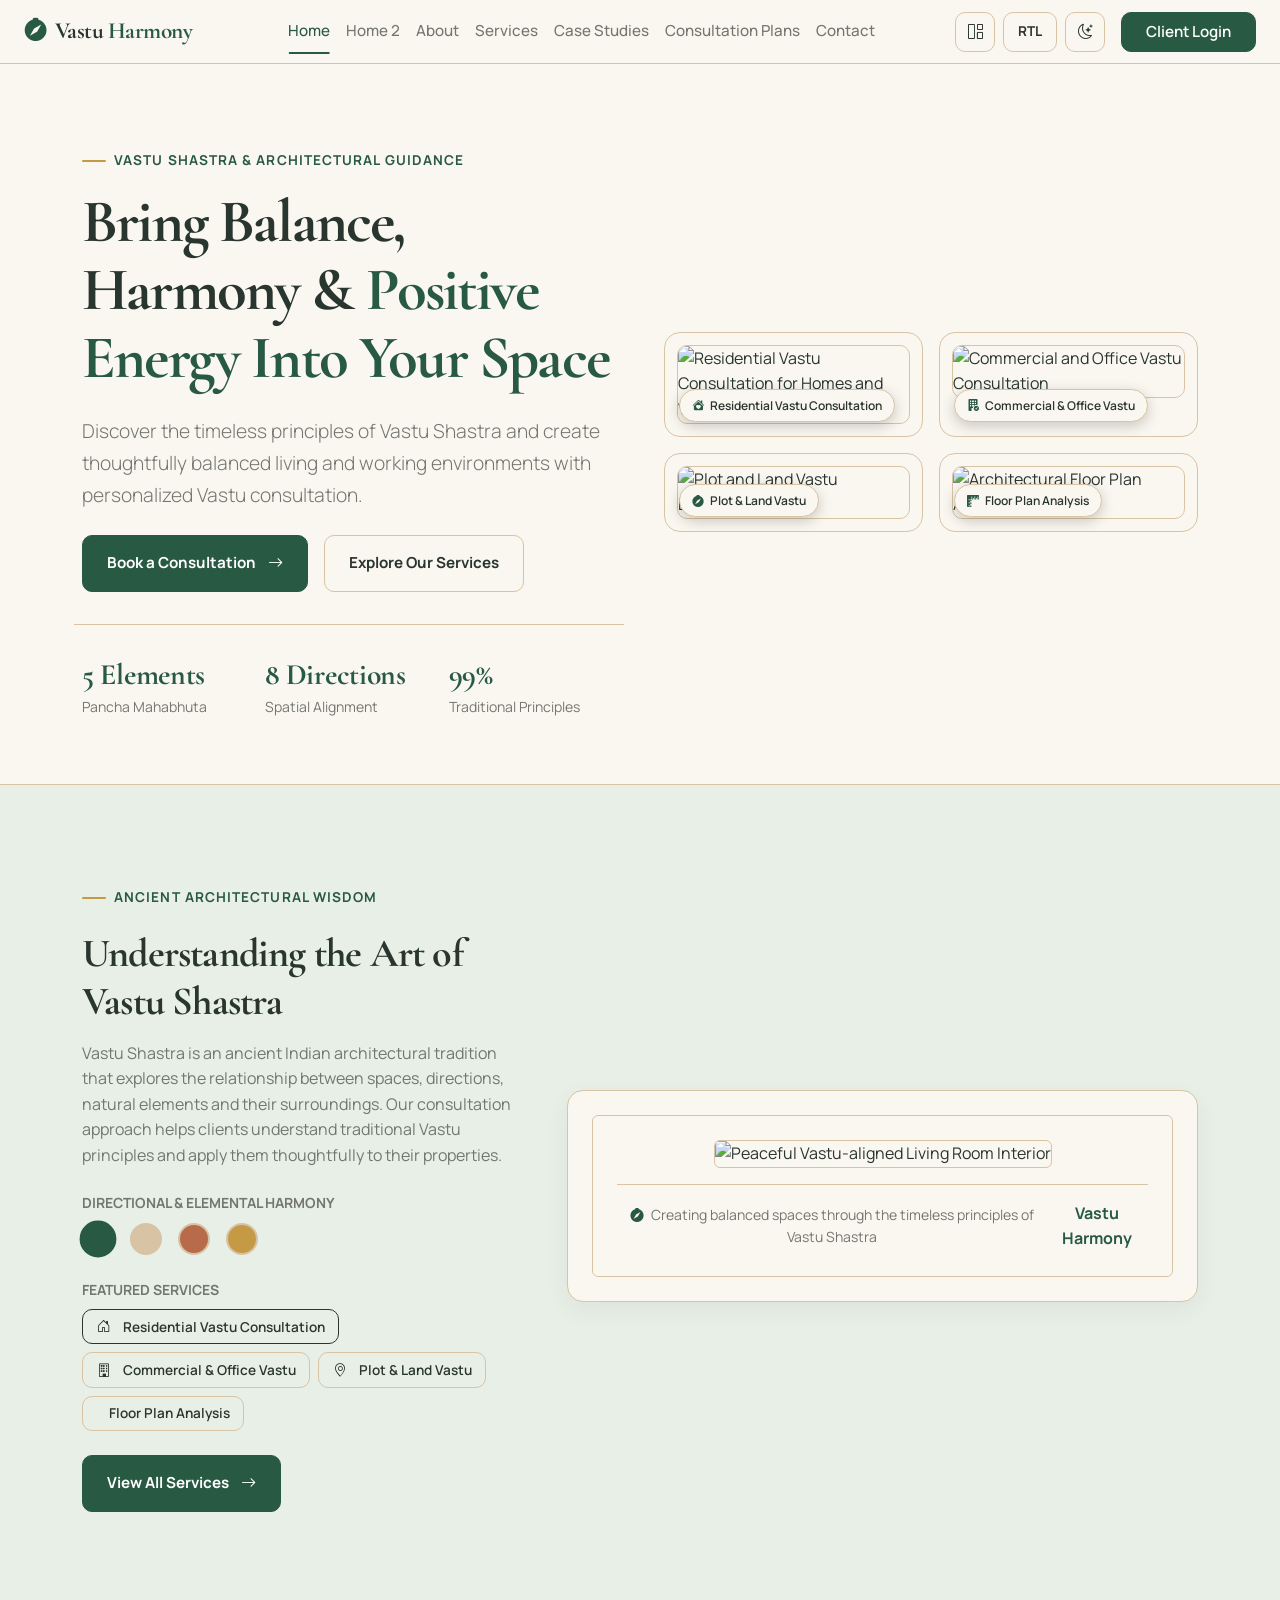
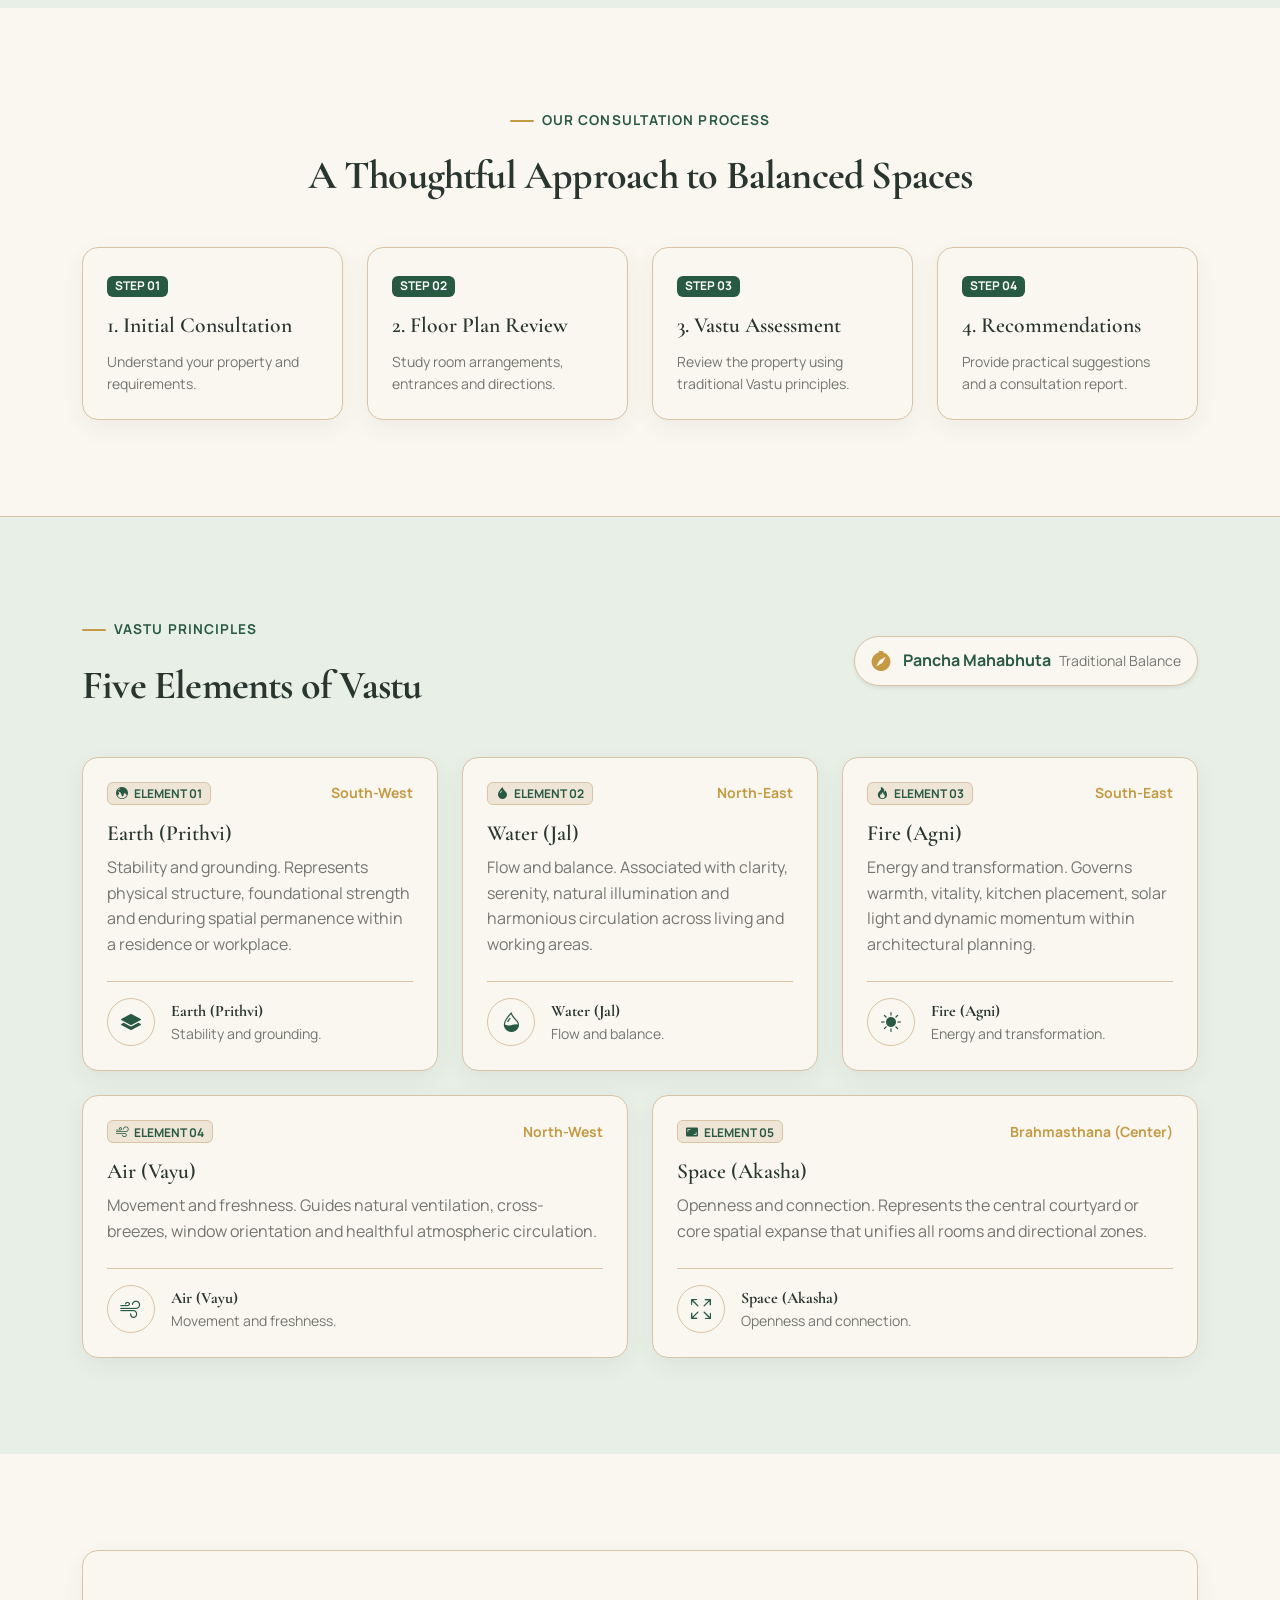
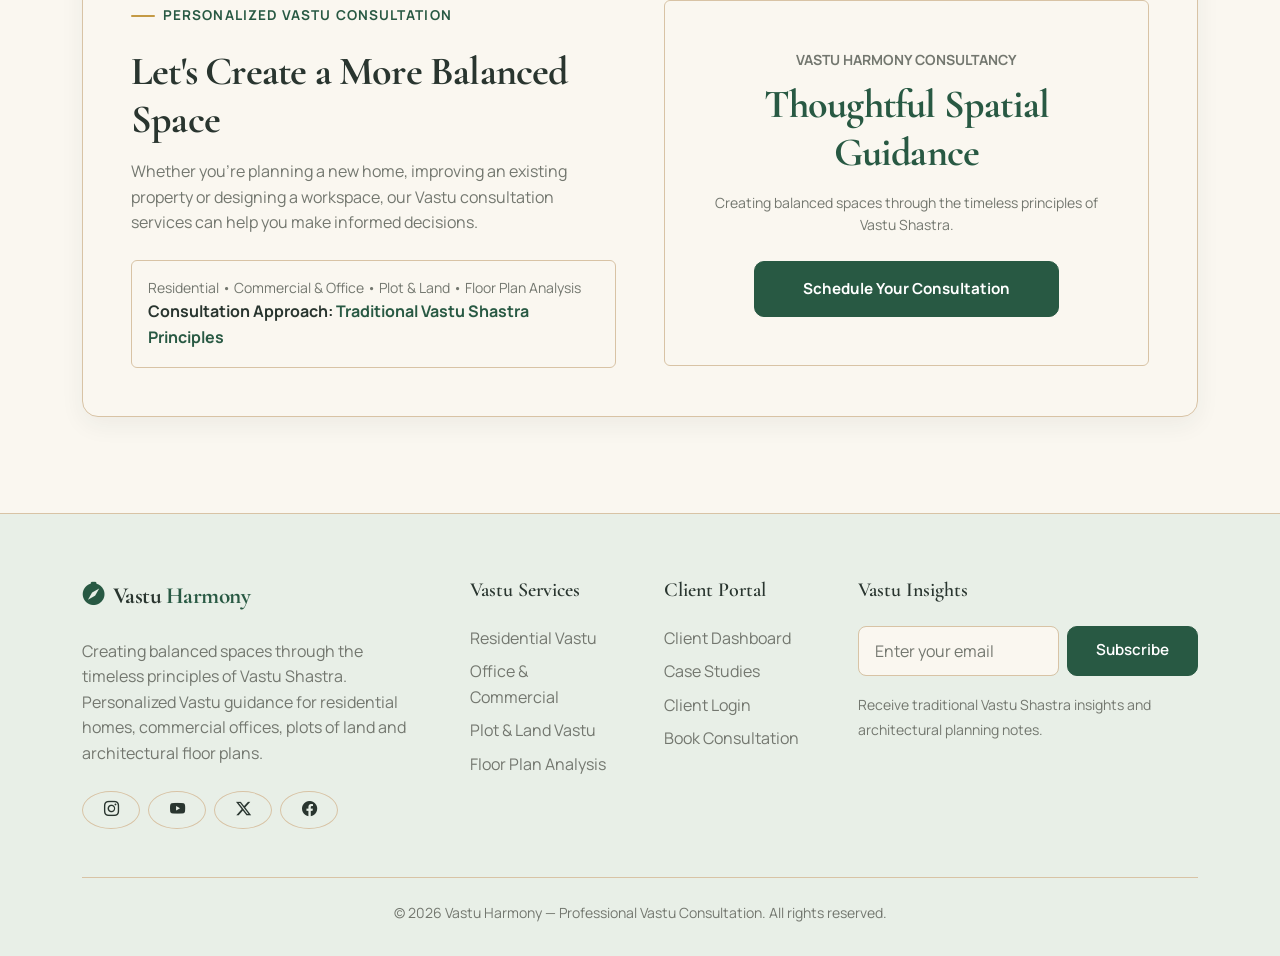
==== index.html @ 7a9b8b75 "Initial commit" ====
<!DOCTYPE html>
<html lang="en">
<head>
    <meta charset="UTF-8">
    <meta name="viewport" content="width=device-width, initial-scale=1.0">
    <title>Vastu Harmony | Professional Vastu Consultant & Architectural Guidance</title>
    
    <link rel="icon" type="image/svg+xml" href="favicon.svg">
    <meta name="description" content="Creating balanced spaces through the timeless principles of Vastu Shastra. Personalized Vastu consultation for residential, commercial, plot and floor plan assessments.">
    
    <!-- Google Fonts: Cormorant Garamond (Headings) + Manrope (Body) -->
    <link rel="preconnect" href="https://fonts.googleapis.com">
    <link rel="preconnect" href="https://fonts.gstatic.com" crossorigin>
    <link href="https://fonts.googleapis.com/css2?family=Cormorant+Garamond:ital,wght@0,500;0,600;0,700;1,600&family=Manrope:wght@400;500;600;700&display=swap" rel="stylesheet">
    
    <!-- Bootstrap 5 CSS -->
    <link href="https://cdn.jsdelivr.net/npm/bootstrap@5.3.2/dist/css/bootstrap.min.css" rel="stylesheet">
    <!-- Bootstrap Icons -->
    <link rel="stylesheet" href="https://cdn.jsdelivr.net/npm/bootstrap-icons@1.11.1/font/bootstrap-icons.css">
    
    <!-- Custom CSS -->
    <link rel="stylesheet" href="assets/css/style.css">
    <link rel="stylesheet" href="assets/css/dark-mode.css">
    <link rel="stylesheet" href="assets/css/rtl.css">
</head>
<body data-theme="light">

    <!-- Navbar -->
    <nav class="navbar navbar-expand-xl navbar-glass">
        <div class="container-fluid px-4">
            <a class="navbar-brand" href="index.html">
                <i class="bi bi-compass-fill"></i>
                <span>Vastu <span class="text-primary-accent">Harmony</span></span>
            </a>
            
            <button class="navbar-toggler border-0 shadow-none text-body ms-auto" type="button" data-bs-toggle="collapse" data-bs-target="#navbarNav">
                <i class="bi bi-list fs-2"></i>
            </button>
            
            <div class="collapse navbar-collapse" id="navbarNav">
                <ul class="navbar-nav mx-auto">
                    <li class="nav-item"><a class="nav-link active" href="index.html">Home</a></li>
                    <li class="nav-item"><a class="nav-link" href="home2.html">Home 2</a></li>
                    <li class="nav-item"><a class="nav-link" href="about.html">About</a></li>
                    <li class="nav-item"><a class="nav-link" href="services.html">Services</a></li>
                    <li class="nav-item"><a class="nav-link" href="blog.html">Case Studies</a></li>
                    <li class="nav-item"><a class="nav-link" href="pricing.html">Consultation Plans</a></li>
                    <li class="nav-item"><a class="nav-link" href="contact.html">Contact</a></li>
                </ul>
                <div class="d-flex align-items-center gap-2 mt-3 mt-xl-0">
                    <a href="dashboard.html" class="btn btn-secondary-custom d-flex align-items-center justify-content-center" style="width: 40px; height: 40px;" title="Client Portal"><i class="bi bi-grid-1x2"></i></a>
                    <a href="#" id="rtlToggle" class="btn btn-secondary-custom d-flex align-items-center justify-content-center fw-bold" style="height: 40px; padding: 0 14px; font-size: 0.85rem;" title="Toggle RTL">RTL</a>
                    <a href="#" id="themeToggle" class="btn btn-secondary-custom d-flex align-items-center justify-content-center" style="width: 40px; height: 40px;" title="Toggle Theme"><i class="bi bi-moon-stars"></i></a>
                    <a href="login.html" class="btn btn-primary-orange fw-semibold ms-2" style="height: 40px; padding: 0 1.5rem;">Client Login</a>
                </div>
            </div>
        </div>
    </nav>

    <!-- HERO SECTION: VASTU HARMONY CONSULTATION -->
    <section class="hero-creative-workshop">
        <div class="container position-relative z-index-2">
            <div class="row align-items-center g-5">
                <!-- Left Content Column -->
                <div class="col-lg-6 fade-up">
                    <div class="eyebrow-label">VASTU SHASTRA & ARCHITECTURAL GUIDANCE</div>
                    <h1 class="display-3 mb-4">
                        Bring Balance, Harmony & <span class="text-primary-accent">Positive Energy Into Your Space</span>
                    </h1>
                    <p class="lead mb-4">Discover the timeless principles of Vastu Shastra and create thoughtfully balanced living and working environments with personalized Vastu consultation.</p>
                    
                    <div class="d-flex flex-wrap gap-3 mb-5 justify-content-center justify-content-lg-start">
                        <a href="contact.html" class="btn btn-primary-orange btn-lg px-4 py-3 fw-bold">Book a Consultation <i class="bi bi-arrow-right ms-1"></i></a>
                        <a href="services.html" class="btn btn-secondary-custom btn-lg px-4 py-3 fw-bold">Explore Our Services</a>
                    </div>

                    <!-- Key Stats Bar -->
                    <div class="row g-3 pt-3 border-top border-secondary">
                        <div class="col-4">
                            <h3 class="mb-0 text-primary-accent fw-bold"><span class="counter-value" data-target="5">0</span> Elements</h3>
                            <small class="text-secondary">Pancha Mahabhuta</small>
                        </div>
                        <div class="col-4">
                            <h3 class="mb-0 text-primary-accent fw-bold"><span class="counter-value" data-target="8">0</span> Directions</h3>
                            <small class="text-secondary">Spatial Alignment</small>
                        </div>
                        <div class="col-4">
                            <h3 class="mb-0 text-primary-accent fw-bold"><span class="counter-value" data-target="100">0</span>%</h3>
                            <small class="text-secondary">Traditional Principles</small>
                        </div>
                    </div>
                </div>

                <!-- Right Side: 4-Card Featured Services Display Bento Collage -->
                <div class="col-lg-6 fade-up" style="transition-delay: 0.1s;">
                    <div class="hero-product-grid">
                        <!-- Card 1: Residential Vastu Consultation -->
                        <div class="hero-product-card">
                            <img src="https://images.unsplash.com/photo-1600596542815-ffad4c1539a9?auto=format&fit=crop&w=500&q=80" alt="Residential Vastu Consultation for Homes and Villas">
                            <div class="card-overlay-badge">
                                <i class="bi bi-house-heart-fill text-primary-accent"></i>
                                <span>Residential Vastu Consultation</span>
                            </div>
                        </div>

                        <!-- Card 2: Commercial & Office Vastu -->
                        <div class="hero-product-card">
                            <img src="https://images.unsplash.com/photo-1497366216548-37526070297c?auto=format&fit=crop&w=500&q=80" alt="Commercial and Office Vastu Consultation">
                            <div class="card-overlay-badge">
                                <i class="bi bi-building-fill-check text-primary-accent"></i>
                                <span>Commercial & Office Vastu</span>
                            </div>
                        </div>

                        <!-- Card 3: Plot & Land Vastu -->
                        <div class="hero-product-card">
                            <img src="https://images.unsplash.com/photo-1500382017468-9049fed747ef?auto=format&fit=crop&w=500&q=80" alt="Plot and Land Vastu Evaluation">
                            <div class="card-overlay-badge">
                                <i class="bi bi-compass-fill text-primary-accent"></i>
                                <span>Plot & Land Vastu</span>
                            </div>
                        </div>

                        <!-- Card 4: Floor Plan Analysis -->
                        <div class="hero-product-card">
                            <img src="https://images.unsplash.com/photo-1503387762-592deb58ef4e?auto=format&fit=crop&w=500&q=80" alt="Architectural Floor Plan Analysis">
                            <div class="card-overlay-badge">
                                <i class="bi bi-rulers text-primary-accent"></i>
                                <span>Floor Plan Analysis</span>
                            </div>
                        </div>
                    </div>
                </div>
            </div>
        </div>
    </section>

    <!-- SECTION 1 (HOME): VASTU INTRODUCTION & FEATURED SERVICES -->
    <section class="py-5 bg-secondary-dark border-top border-secondary" id="workbench">
        <div class="container py-5">
            <div class="row align-items-center g-5">
                <div class="col-lg-5 fade-up">
                    <span class="eyebrow-label">ANCIENT ARCHITECTURAL WISDOM</span>
                    <h2 class="display-6 mt-1 mb-3">Understanding the Art of Vastu Shastra</h2>
                    <p class="text-secondary mb-4">Vastu Shastra is an ancient Indian architectural tradition that explores the relationship between spaces, directions, natural elements and their surroundings. Our consultation approach helps clients understand traditional Vastu principles and apply them thoughtfully to their properties.</p>
                    
                    <!-- Elemental Palette Swatches Selector -->
                    <div class="mb-4">
                        <label class="form-label text-secondary small fw-bold d-block">DIRECTIONAL & ELEMENTAL HARMONY</label>
                        <div class="d-flex gap-3 align-items-center">
                            <div class="color-swatch active" style="background: #285943;" title="Earth (Prithvi) – Stability and grounding"></div>
                            <div class="color-swatch" style="background: #D8C3A5;" title="Water (Jal) – Flow and balance"></div>
                            <div class="color-swatch" style="background: #B86B4B;" title="Fire (Agni) – Energy and transformation"></div>
                            <div class="color-swatch" style="background: #C49A45;" title="Air (Vayu) & Space (Akasha) – Movement and openness"></div>
                        </div>
                    </div>

                    <!-- Featured Services Highlights -->
                    <div class="mb-4">
                        <label class="form-label text-secondary small fw-bold d-block">FEATURED SERVICES</label>
                        <div class="d-flex gap-2 flex-wrap">
                            <a href="services.html" class="btn btn-secondary-custom btn-sm active"><i class="bi bi-house-door me-1"></i> Residential Vastu Consultation</a>
                            <a href="services.html" class="btn btn-secondary-custom btn-sm"><i class="bi bi-building me-1"></i> Commercial & Office Vastu</a>
                            <a href="services.html" class="btn btn-secondary-custom btn-sm"><i class="bi bi-geo-alt me-1"></i> Plot & Land Vastu</a>
                            <a href="services.html" class="btn btn-secondary-custom btn-sm"><i class="bi bi-Bounding-box me-1"></i> Floor Plan Analysis</a>
                        </div>
                    </div>

                    <a href="services.html" class="btn btn-primary-orange py-3 px-4 fw-bold">View All Services <i class="bi bi-arrow-right ms-1"></i></a>
                </div>

                <div class="col-lg-7 fade-up" style="transition-delay: 0.1s;">
                    <div class="glass-card p-4 text-center">
                        <div class="p-4 bg-primary-dark rounded border border-secondary">
                            <img src="https://images.unsplash.com/photo-1600210492486-724fe5c67fb0?auto=format&fit=crop&w=700&q=80" class="img-fluid rounded border border-secondary" alt="Peaceful Vastu-aligned Living Room Interior" style="max-height: 380px; object-fit: cover; width: 100%;">
                            <div class="d-flex justify-content-between align-items-center mt-3 pt-3 border-top border-secondary">
                                <span class="text-secondary small"><i class="bi bi-compass-fill text-primary-accent me-1"></i> Creating balanced spaces through the timeless principles of Vastu Shastra</span>
                                <span class="fw-bold text-primary-accent">Vastu Harmony</span>
                            </div>
                        </div>
                    </div>
                </div>
            </div>
        </div>
    </section>

    <!-- SECTION 2 (HOME): OUR CONSULTATION PROCESS -->
    <section class="py-5">
        <div class="container py-5">
            <div class="text-center mb-5 fade-up">
                <span class="eyebrow-label">OUR CONSULTATION PROCESS</span>
                <h2 class="display-6 mt-1">A Thoughtful Approach to Balanced Spaces</h2>
            </div>

            <div class="row g-4">
                <div class="col-lg-3 col-md-6 fade-up">
                    <div class="glass-card h-100 p-4 border-start border-primary" style="border-start-width: 4px !important;">
                        <span class="badge bg-primary-accent text-white mb-3">STEP 01</span>
                        <h4>1. Initial Consultation</h4>
                        <p class="text-secondary small mb-0">Understand your property and requirements.</p>
                    </div>
                </div>

                <div class="col-lg-3 col-md-6 fade-up" style="transition-delay: 0.1s;">
                    <div class="glass-card h-100 p-4 border-start border-primary" style="border-start-width: 4px !important;">
                        <span class="badge bg-primary-accent text-white mb-3">STEP 02</span>
                        <h4>2. Floor Plan Review</h4>
                        <p class="text-secondary small mb-0">Study room arrangements, entrances and directions.</p>
                    </div>
                </div>

                <div class="col-lg-3 col-md-6 fade-up" style="transition-delay: 0.2s;">
                    <div class="glass-card h-100 p-4 border-start border-primary" style="border-start-width: 4px !important;">
                        <span class="badge bg-primary-accent text-white mb-3">STEP 03</span>
                        <h4>3. Vastu Assessment</h4>
                        <p class="text-secondary small mb-0">Review the property using traditional Vastu principles.</p>
                    </div>
                </div>

                <div class="col-lg-3 col-md-6 fade-up" style="transition-delay: 0.3s;">
                    <div class="glass-card h-100 p-4 border-start border-primary" style="border-start-width: 4px !important;">
                        <span class="badge bg-primary-accent text-white mb-3">STEP 04</span>
                        <h4>4. Recommendations</h4>
                        <p class="text-secondary small mb-0">Provide practical suggestions and a consultation report.</p>
                    </div>
                </div>
            </div>
        </div>
    </section>

    <!-- SECTION 3 (HOME): VASTU PRINCIPLES — FIVE ELEMENTS OF VASTU -->
    <section class="py-5 bg-secondary-dark border-top border-secondary">
        <div class="container py-5">
            <div class="d-flex flex-column flex-lg-row justify-content-between align-items-start align-items-lg-center gap-3 mb-5 fade-up">
                <div>
                    <span class="eyebrow-label">VASTU PRINCIPLES</span>
                    <h2 class="display-6 mt-1 mb-0">Five Elements of Vastu</h2>
                </div>
                <div class="d-flex align-items-center gap-2 p-2 px-3 rounded-pill border border-secondary bg-primary-dark shadow-sm">
                    <span class="text-accent-gold fs-5"><i class="bi bi-compass-fill"></i></span>
                    <span class="fw-bold ms-1 text-primary-accent">Pancha Mahabhuta</span>
                    <span class="text-secondary small">Traditional Balance</span>
                </div>
            </div>

            <div class="row g-4 justify-content-center align-items-stretch">
                <!-- Element 1: Earth (Prithvi) -->
                <div class="col-lg-4 col-md-6 fade-up d-flex">
                    <div class="glass-card p-4 w-100 d-flex flex-column justify-content-between">
                        <div>
                            <div class="d-flex align-items-center justify-content-between mb-3">
                                <span class="badge bg-secondary text-primary-accent border border-secondary"><i class="bi bi-globe-central-south-asia me-1"></i> ELEMENT 01</span>
                                <span class="text-accent-gold small fw-bold">South-West</span>
                            </div>
                            <h4 class="mb-2">Earth (Prithvi)</h4>
                            <p class="text-secondary mb-4" style="min-height: 48px;">Stability and grounding. Represents physical structure, foundational strength and enduring spatial permanence within a residence or workplace.</p>
                        </div>
                        <div class="d-flex align-items-center gap-3 pt-3 border-top border-secondary mt-auto">
                            <div class="rounded-circle border border-secondary p-2 d-flex align-items-center justify-content-center flex-shrink-0 text-primary-accent" style="width: 48px; height: 48px;">
                                <i class="bi bi-layers-fill fs-5"></i>
                            </div>
                            <div class="lh-sm">
                                <h6 class="mb-1 fw-bold">Earth (Prithvi)</h6>
                                <small class="text-secondary d-block">Stability and grounding.</small>
                            </div>
                        </div>
                    </div>
                </div>

                <!-- Element 2: Water (Jal) -->
                <div class="col-lg-4 col-md-6 fade-up d-flex" style="transition-delay: 0.1s;">
                    <div class="glass-card p-4 w-100 d-flex flex-column justify-content-between">
                        <div>
                            <div class="d-flex align-items-center justify-content-between mb-3">
                                <span class="badge bg-secondary text-primary-accent border border-secondary"><i class="bi bi-droplet-fill me-1"></i> ELEMENT 02</span>
                                <span class="text-accent-gold small fw-bold">North-East</span>
                            </div>
                            <h4 class="mb-2">Water (Jal)</h4>
                            <p class="text-secondary mb-4" style="min-height: 48px;">Flow and balance. Associated with clarity, serenity, natural illumination and harmonious circulation across living and working areas.</p>
                        </div>
                        <div class="d-flex align-items-center gap-3 pt-3 border-top border-secondary mt-auto">
                            <div class="rounded-circle border border-secondary p-2 d-flex align-items-center justify-content-center flex-shrink-0 text-primary-accent" style="width: 48px; height: 48px;">
                                <i class="bi bi-droplet-half fs-5"></i>
                            </div>
                            <div class="lh-sm">
                                <h6 class="mb-1 fw-bold">Water (Jal)</h6>
                                <small class="text-secondary d-block">Flow and balance.</small>
                            </div>
                        </div>
                    </div>
                </div>

                <!-- Element 3: Fire (Agni) -->
                <div class="col-lg-4 col-md-6 fade-up d-flex" style="transition-delay: 0.2s;">
                    <div class="glass-card p-4 w-100 d-flex flex-column justify-content-between">
                        <div>
                            <div class="d-flex align-items-center justify-content-between mb-3">
                                <span class="badge bg-secondary text-primary-accent border border-secondary"><i class="bi bi-fire me-1"></i> ELEMENT 03</span>
                                <span class="text-accent-gold small fw-bold">South-East</span>
                            </div>
                            <h4 class="mb-2">Fire (Agni)</h4>
                            <p class="text-secondary mb-4" style="min-height: 48px;">Energy and transformation. Governs warmth, vitality, kitchen placement, solar light and dynamic momentum within architectural planning.</p>
                        </div>
                        <div class="d-flex align-items-center gap-3 pt-3 border-top border-secondary mt-auto">
                            <div class="rounded-circle border border-secondary p-2 d-flex align-items-center justify-content-center flex-shrink-0 text-primary-accent" style="width: 48px; height: 48px;">
                                <i class="bi bi-sun-fill fs-5"></i>
                            </div>
                            <div class="lh-sm">
                                <h6 class="mb-1 fw-bold">Fire (Agni)</h6>
                                <small class="text-secondary d-block">Energy and transformation.</small>
                            </div>
                        </div>
                    </div>
                </div>

                <!-- Element 4: Air (Vayu) -->
                <div class="col-lg-6 col-md-6 fade-up d-flex" style="transition-delay: 0.1s;">
                    <div class="glass-card p-4 w-100 d-flex flex-column justify-content-between">
                        <div>
                            <div class="d-flex align-items-center justify-content-between mb-3">
                                <span class="badge bg-secondary text-primary-accent border border-secondary"><i class="bi bi-wind me-1"></i> ELEMENT 04</span>
                                <span class="text-accent-gold small fw-bold">North-West</span>
                            </div>
                            <h4 class="mb-2">Air (Vayu)</h4>
                            <p class="text-secondary mb-4" style="min-height: 48px;">Movement and freshness. Guides natural ventilation, cross-breezes, window orientation and healthful atmospheric circulation.</p>
                        </div>
                        <div class="d-flex align-items-center gap-3 pt-3 border-top border-secondary mt-auto">
                            <div class="rounded-circle border border-secondary p-2 d-flex align-items-center justify-content-center flex-shrink-0 text-primary-accent" style="width: 48px; height: 48px;">
                                <i class="bi bi-wind fs-5"></i>
                            </div>
                            <div class="lh-sm">
                                <h6 class="mb-1 fw-bold">Air (Vayu)</h6>
                                <small class="text-secondary d-block">Movement and freshness.</small>
                            </div>
                        </div>
                    </div>
                </div>

                <!-- Element 5: Space (Akasha) -->
                <div class="col-lg-6 col-md-12 fade-up d-flex" style="transition-delay: 0.2s;">
                    <div class="glass-card p-4 w-100 d-flex flex-column justify-content-between">
                        <div>
                            <div class="d-flex align-items-center justify-content-between mb-3">
                                <span class="badge bg-secondary text-primary-accent border border-secondary"><i class="bi bi-aspect-ratio-fill me-1"></i> ELEMENT 05</span>
                                <span class="text-accent-gold small fw-bold">Brahmasthana (Center)</span>
                            </div>
                            <h4 class="mb-2">Space (Akasha)</h4>
                            <p class="text-secondary mb-4" style="min-height: 48px;">Openness and connection. Represents the central courtyard or core spatial expanse that unifies all rooms and directional zones.</p>
                        </div>
                        <div class="d-flex align-items-center gap-3 pt-3 border-top border-secondary mt-auto">
                            <div class="rounded-circle border border-secondary p-2 d-flex align-items-center justify-content-center flex-shrink-0 text-primary-accent" style="width: 48px; height: 48px;">
                                <i class="bi bi-arrows-fullscreen fs-5"></i>
                            </div>
                            <div class="lh-sm">
                                <h6 class="mb-1 fw-bold">Space (Akasha)</h6>
                                <small class="text-secondary d-block">Openness and connection.</small>
                            </div>
                        </div>
                    </div>
                </div>
            </div>
        </div>
    </section>

    <!-- SECTION 4 (HOME): FINAL CTA SECTION -->
    <section class="py-5">
        <div class="container py-5">
            <div class="glass-card p-4 p-md-5">
                <div class="row align-items-center g-5">
                    <div class="col-lg-6 fade-up">
                        <span class="eyebrow-label">PERSONALIZED VASTU CONSULTATION</span>
                        <h2 class="display-6 mt-1 mb-3">Let's Create a More Balanced Space</h2>
                        <p class="text-secondary mb-4">Whether you're planning a new home, improving an existing property or designing a workspace, our Vastu consultation services can help you make informed decisions.</p>

                        <div class="p-3 bg-primary-dark rounded border border-secondary d-flex justify-content-between align-items-center">
                            <div>
                                <small class="text-secondary d-block">Residential • Commercial & Office • Plot & Land • Floor Plan Analysis</small>
                                <span class="fw-bold">Consultation Approach: <span class="text-primary-accent">Traditional Vastu Shastra Principles</span></span>
                            </div>
                        </div>
                    </div>

                    <div class="col-lg-6 fade-up text-center" style="transition-delay: 0.1s;">
                        <div class="p-5 bg-primary-dark rounded border border-secondary">
                            <small class="text-secondary text-uppercase tracking-wide fw-bold d-block mb-2">VASTU HARMONY CONSULTANCY</small>
                            <h3 class="display-6 text-primary-accent fw-bold mb-3">Thoughtful Spatial Guidance</h3>
                            <p class="text-secondary small mb-4">Creating balanced spaces through the timeless principles of Vastu Shastra.</p>
                            <a href="contact.html" class="btn btn-primary-orange btn-lg px-4 px-md-5 py-3 fw-bold">Schedule Your Consultation</a>
                        </div>
                    </div>
                </div>
            </div>
        </div>
    </section>

    <!-- Footer -->
    <footer class="footer bg-secondary-dark border-top border-secondary">
        <div class="container">
            <div class="row g-5">
                <div class="col-lg-4">
                    <a class="navbar-brand mb-4 d-inline-flex" href="index.html">
                        <i class="bi bi-compass-fill"></i>
                        <span>Vastu <span class="text-primary-accent">Harmony</span></span>
                    </a>
                    <p class="text-secondary mb-4">Creating balanced spaces through the timeless principles of Vastu Shastra. Personalized Vastu guidance for residential homes, commercial offices, plots of land and architectural floor plans.</p>
                    <!-- Social Media Icons -->
                    <div class="d-flex align-items-center gap-2 mt-3">
                        <a href="https://instagram.com" target="_blank" class="btn btn-secondary-custom rounded-circle d-flex align-items-center justify-content-center" style="width: 38px; height: 38px;" title="Instagram"><i class="bi bi-instagram"></i></a>
                        <a href="https://youtube.com" target="_blank" class="btn btn-secondary-custom rounded-circle d-flex align-items-center justify-content-center" style="width: 38px; height: 38px;" title="YouTube"><i class="bi bi-youtube"></i></a>
                        <a href="https://twitter.com" target="_blank" class="btn btn-secondary-custom rounded-circle d-flex align-items-center justify-content-center" style="width: 38px; height: 38px;" title="X (Twitter)"><i class="bi bi-twitter-x"></i></a>
                        <a href="https://facebook.com" target="_blank" class="btn btn-secondary-custom rounded-circle d-flex align-items-center justify-content-center" style="width: 38px; height: 38px;" title="Facebook"><i class="bi bi-facebook"></i></a>
                    </div>
                </div>
                <div class="col-lg-2 col-md-3 col-6">
                    <h5 class="mb-4">Vastu Services</h5>
                    <ul class="list-unstyled">
                        <li class="mb-2"><a href="services.html" class="footer-link">Residential Vastu</a></li>
                        <li class="mb-2"><a href="services.html" class="footer-link">Office & Commercial</a></li>
                        <li class="mb-2"><a href="services.html" class="footer-link">Plot & Land Vastu</a></li>
                        <li class="mb-2"><a href="services.html" class="footer-link">Floor Plan Analysis</a></li>
                    </ul>
                </div>
                <div class="col-lg-2 col-md-3 col-6">
                    <h5 class="mb-4">Client Portal</h5>
                    <ul class="list-unstyled">
                        <li class="mb-2"><a href="dashboard.html" class="footer-link">Client Dashboard</a></li>
                        <li class="mb-2"><a href="blog.html" class="footer-link">Case Studies</a></li>
                        <li class="mb-2"><a href="login.html" class="footer-link">Client Login</a></li>
                        <li class="mb-2"><a href="contact.html" class="footer-link">Book Consultation</a></li>
                    </ul>
                </div>
                <div class="col-lg-4 col-md-12">
                    <h5 class="mb-4">Vastu Insights</h5>
                    <form class="d-flex gap-2 mb-3" style="max-width: 440px;">
                        <input type="email" class="form-control form-control-glass" placeholder="Enter your email">
                        <button class="btn btn-primary-orange text-nowrap flex-shrink-0" type="button">Subscribe</button>
                    </form>
                    <small class="text-secondary">Receive traditional Vastu Shastra insights and architectural planning notes.</small>
                </div>
            </div>
            <div class="border-top border-secondary mt-5 pt-4 text-center">
                <p class="text-secondary small mb-0">&copy; 2026 Vastu Harmony — Professional Vastu Consultation. All rights reserved.</p>
            </div>
        </div>
    </footer>

    <script src="https://cdn.jsdelivr.net/npm/bootstrap@5.3.2/dist/js/bootstrap.bundle.min.js"></script>
    <script src="assets/js/main.js"></script>
</body>
</html>
---- assets/css/style.css ----
/* ==========================================================================
   Vastu Harmony — Professional Vastu Consultation & Architectural Guidance
   Palette: Deep Forest Green #285943 | Warm Sand #D8C3A5 | Antique Gold #C49A45
            Warm Ivory #FAF7F0 | Soft Sage #E8EFE7 | Deep Charcoal #29352F
            Muted Earth Grey #73776F | Terracotta #B86B4B
   Typography: Cormorant Garamond (Headings) + Manrope (Body, Navigation & Buttons)
   ========================================================================== */

:root {
    /* Palette — Traditional Indian Vastu Harmony Theme */
    --primary-bg: #FAF7F0;
    --secondary-bg: #E8EFE7;
    --card-bg: #FAF7F0;
    --primary-accent: #285943;
    --primary-accent-hover: #1E4533;
    --secondary-sand: #D8C3A5;
    --accent-gold: #C49A45;
    --highlight-terracotta: #B86B4B;
    --deep-black: #29352F;
    --pure-white: #FAF7F0;
    --text-primary: #29352F;
    --text-secondary: #73776F;
    --border-color: #D8C3A5;
    --card-shadow: 0 8px 24px rgba(41, 53, 47, 0.06);
    --glow-color: rgba(40, 89, 67, 0.22);
    
    /* Typography */
    --font-heading: 'Cormorant Garamond', Georgia, serif;
    --font-body: 'Manrope', sans-serif;
    
    /* UI Dimensions */
    --radius-card: 16px;
    --radius-btn: 10px;
    --navbar-bg: rgba(250, 247, 240, 0.94);
    --sidebar-bg: rgba(232, 239, 231, 0.97);
}

[data-theme="dark"] {
    /* Palette — Evening Vastu Sanctuary Theme */
    --primary-bg: #1C2520;
    --secondary-bg: #232E28;
    --card-bg: #232E28;
    --primary-accent: #285943;
    --primary-accent-hover: #C49A45;
    --secondary-sand: #D8C3A5;
    --accent-gold: #C49A45;
    --highlight-terracotta: #B86B4B;
    --deep-black: #141B17;
    --pure-white: #FAF7F0;
    --text-primary: #FAF7F0;
    --text-secondary: #D8C3A5;
    --border-color: rgba(216, 195, 165, 0.28);
    --card-shadow: 0 10px 30px rgba(0, 0, 0, 0.35);
    --glow-color: rgba(196, 154, 69, 0.25);
    --navbar-bg: rgba(28, 37, 32, 0.94);
    --sidebar-bg: rgba(35, 46, 40, 0.97);
}

* {
    margin: 0;
    padding: 0;
    box-sizing: border-box;
}

body {
    font-family: var(--font-body);
    background-color: var(--primary-bg);
    color: var(--text-primary);
    line-height: 1.6;
    overflow-x: hidden;
    transition: background-color 0.3s ease, color 0.3s ease;
    -webkit-font-smoothing: antialiased;
}

/* Fluid Responsive Typography */
h1, .display-1, .display-2, .display-3, .display-4 {
    font-family: var(--font-heading);
    font-weight: 700;
    font-size: clamp(2.2rem, 5vw, 3.8rem);
    line-height: 1.12;
    letter-spacing: -0.03em;
    color: var(--text-primary);
    margin-bottom: 1.25rem;
}

h2, .display-5, .display-6 {
    font-family: var(--font-heading);
    font-weight: 700;
    font-size: clamp(1.65rem, 3.5vw, 2.5rem);
    line-height: 1.2;
    letter-spacing: -0.02em;
    color: var(--text-primary);
    margin-bottom: 1rem;
}

h3 {
    font-family: var(--font-heading);
    font-weight: 600;
    font-size: clamp(1.35rem, 2.5vw, 1.85rem);
    line-height: 1.25;
    letter-spacing: -0.01em;
    color: var(--text-primary);
    margin-bottom: 0.85rem;
}

h4 {
    font-family: var(--font-heading);
    font-weight: 600;
    font-size: clamp(1.15rem, 2vw, 1.35rem);
    color: var(--text-primary);
    margin-bottom: 0.75rem;
}

h5, h6 {
    font-family: var(--font-heading);
    font-weight: 600;
    color: var(--text-primary);
    margin-bottom: 0.5rem;
}

p, .lead {
    font-family: var(--font-body);
}

.lead {
    font-size: clamp(1.05rem, 1.8vw, 1.2rem);
    color: var(--text-secondary);
    line-height: 1.65;
}

/* Eyebrow Labels with Antique Gold & Terracotta accent line */
.eyebrow-label {
    display: inline-flex;
    align-items: center;
    gap: 0.5rem;
    font-family: var(--font-body);
    font-weight: 700;
    font-size: 0.85rem;
    letter-spacing: 0.08em;
    text-uppercase: uppercase;
    color: var(--primary-accent);
    margin-bottom: 1rem;
    position: relative;
}

.eyebrow-label::before {
    content: '';
    display: inline-block;
    width: 24px;
    height: 2px;
    background: var(--accent-gold);
    border-radius: 2px;
}

/* Text & Border Helpers */
.text-primary-accent { color: var(--primary-accent) !important; }
.bg-primary-accent { background-color: var(--primary-accent) !important; }
.text-secondary { color: var(--text-secondary) !important; }
.text-accent-gold { color: var(--accent-gold) !important; }
.text-terracotta { color: var(--highlight-terracotta) !important; }
.bg-terracotta { background-color: var(--highlight-terracotta) !important; }
.bg-accent-gold { background-color: var(--accent-gold) !important; }
.border-primary { border-color: var(--primary-accent) !important; }

.border-theme,
.border,
.border-top,
.border-end,
.border-bottom,
.border-start,
.border-secondary {
    border-color: var(--border-color) !important;
}

a {
    color: var(--primary-accent);
    text-decoration: none;
    transition: all 0.25s ease;
}

a:hover {
    color: var(--primary-accent-hover);
}

/* Background Utility Classes */
.bg-primary-dark { background-color: var(--primary-bg) !important; }
.bg-secondary-dark { background-color: var(--secondary-bg) !important; }

/* Navbar - Glassmorphism */
.navbar-glass {
    background: var(--navbar-bg);
    backdrop-filter: blur(12px);
    -webkit-backdrop-filter: blur(12px);
    border-bottom: 1px solid var(--border-color);
    position: sticky;
    top: 0;
    z-index: 1030;
    transition: background-color 0.3s ease, border-color 0.3s ease;
}

.navbar-brand {
    font-family: var(--font-heading);
    font-weight: 700;
    font-size: 1.45rem;
    color: var(--text-primary) !important;
    display: flex;
    align-items: center;
    gap: 0.5rem;
    letter-spacing: -0.02em;
}

.navbar-brand i {
    color: var(--primary-accent);
}

.nav-link {
    font-family: var(--font-body);
    color: var(--text-secondary) !important;
    font-weight: 500;
    font-size: 0.95rem;
    padding: 0.5rem 1rem;
    position: relative;
    transition: color 0.25s ease;
}

.navbar-nav .nav-link:hover, 
.navbar-nav .nav-link.active {
    color: var(--primary-accent) !important;
}

.navbar-nav .nav-link::after {
    content: '';
    position: absolute;
    bottom: -2px;
    left: 50%;
    transform: translateX(-50%);
    width: 0;
    height: 2px;
    background: var(--primary-accent);
    transition: width 0.25s ease;
    border-radius: 2px;
}

.navbar-nav .nav-link:hover::after, 
.navbar-nav .nav-link.active::after {
    width: 70%;
}

/* Dashboard Sidebar Navigation - Single Consistent Active-State Style */
#sidebar .nav-link,
#dashboardTabs .nav-link {
    font-family: var(--font-body);
    color: var(--text-secondary) !important;
    font-weight: 500;
    font-size: 0.95rem;
    padding: 0.65rem 1rem;
    border-radius: var(--radius-btn);
    transition: color 0.2s ease, background-color 0.2s ease, box-shadow 0.2s ease;
    position: relative;
    border: none;
    background: transparent;
}

#sidebar .nav-link::after,
#dashboardTabs .nav-link::after {
    display: none !important;
    content: none !important;
    width: 0 !important;
    height: 0 !important;
}

#sidebar .nav-link:hover,
#dashboardTabs .nav-link:hover {
    color: var(--primary-accent) !important;
    background-color: rgba(40, 89, 67, 0.12) !important;
}

#sidebar .nav-link.active,
#dashboardTabs .nav-link.active,
.nav-pills .nav-link.active {
    color: #FAF7F0 !important;
    background-color: var(--primary-accent) !important;
    font-weight: 600;
    box-shadow: 0 4px 12px rgba(40, 89, 67, 0.25);
}

.navbar-toggler {
    padding: 0.4rem 0.6rem;
    border-radius: 8px;
    color: var(--text-primary) !important;
}

/* Header Controls Consistency (Theme, RTL, and Primary CTA) */
.navbar-glass .btn-secondary-custom,
.navbar-glass #rtlToggle,
.navbar-glass #themeToggle,
.navbar-glass a[href="dashboard.html"],
.navbar-glass .btn-primary-orange,
.navbar-glass a[href="login.html"],
.auth-top-controls #rtlToggle,
.auth-top-controls #themeToggle {
    height: 40px !important;
    border-radius: var(--radius-btn) !important;
    display: inline-flex !important;
    align-items: center !important;
    justify-content: center !important;
    box-sizing: border-box !important;
    line-height: 1;
}

.navbar-glass #themeToggle,
.navbar-glass a[href="dashboard.html"],
.auth-top-controls #themeToggle {
    width: 40px !important;
    height: 40px !important;
    padding: 0 !important;
    flex-shrink: 0;
}

.navbar-glass #rtlToggle,
.auth-top-controls #rtlToggle {
    height: 40px !important;
    min-width: 40px;
    padding: 0 14px !important;
    font-size: 0.85rem;
    flex-shrink: 0;
}

.navbar-glass .btn-primary-orange,
.navbar-glass a[href="login.html"] {
    height: 40px !important;
    padding: 0 1.5rem !important;
    font-size: 0.95rem;
    line-height: 1;
    white-space: nowrap;
}

/* Buttons — Primary & Secondary Accent */
.btn-gradient, .btn-primary-orange {
    background-color: var(--primary-accent);
    color: #FFFFFF !important;
    border: 1px solid var(--primary-accent);
    border-radius: var(--radius-btn);
    padding: 0.75rem 1.75rem;
    font-family: var(--font-body);
    font-weight: 600;
    font-size: 0.95rem;
    display: inline-flex;
    align-items: center;
    justify-content: center;
    gap: 0.5rem;
    cursor: pointer;
    transition: transform 0.25s cubic-bezier(0.16, 1, 0.3, 1), box-shadow 0.25s ease, background-color 0.25s ease;
}

.btn-gradient:hover, .btn-primary-orange:hover {
    background-color: var(--primary-accent-hover);
    border-color: var(--primary-accent-hover);
    transform: translateY(-2px);
    box-shadow: 0 6px 20px var(--glow-color);
}

.btn-outline-glow, .btn-secondary-custom {
    background: transparent;
    color: var(--text-primary);
    border: 1px solid var(--border-color);
    border-radius: var(--radius-btn);
    padding: 0.75rem 1.75rem;
    font-family: var(--font-body);
    font-weight: 600;
    font-size: 0.95rem;
    display: inline-flex;
    align-items: center;
    justify-content: center;
    gap: 0.5rem;
    cursor: pointer;
    transition: all 0.25s ease;
}

.btn-outline-glow:hover, .btn-secondary-custom:hover {
    border-color: var(--primary-accent);
    color: var(--primary-accent);
    background: rgba(40, 89, 67, 0.08);
    transform: translateY(-2px);
}

.btn-secondary-custom .bi-apple {
    color: currentColor;
    transition: color 0.25s ease;
}

/* Cards & Product Cards System */
.glass-card {
    background: var(--card-bg);
    border: 1px solid var(--border-color);
    border-radius: var(--radius-card);
    padding: 1.5rem;
    box-shadow: var(--card-shadow);
    transition: transform 0.3s cubic-bezier(0.16, 1, 0.3, 1), box-shadow 0.3s ease, border-color 0.3s ease;
    position: relative;
    overflow: hidden;
}

.glass-card:hover {
    transform: translateY(-4px);
    box-shadow: 0 14px 35px rgba(0, 0, 0, 0.12);
    border-color: var(--primary-accent);
}

/* Product Card Styling */
.product-card {
    background: var(--card-bg);
    border: 1px solid var(--border-color);
    border-radius: var(--radius-card);
    padding: 1rem;
    transition: transform 0.3s cubic-bezier(0.16, 1, 0.3, 1), box-shadow 0.3s ease, border-color 0.3s ease;
    display: flex;
    flex-direction: column;
    height: 100%;
}

.product-card:hover {
    transform: translateY(-5px);
    box-shadow: 0 16px 36px rgba(0, 0, 0, 0.15);
    border-color: var(--primary-accent);
}

.product-card .product-img-wrapper {
    position: relative;
    width: 100%;
    height: 260px;
    border-radius: 12px;
    overflow: hidden;
    background: var(--primary-bg);
    margin-bottom: 1rem;
}

.product-card .product-img-wrapper img {
    width: 100%;
    height: 100%;
    object-fit: cover;
    transition: transform 0.4s cubic-bezier(0.16, 1, 0.3, 1);
}

.product-card:hover .product-img-wrapper img {
    transform: scale(1.06);
}

.product-card .badge-category {
    position: absolute;
    top: 12px;
    left: 12px;
    background: var(--highlight-terracotta);
    color: #FAF7F0;
    font-size: 0.75rem;
    font-weight: 600;
    padding: 0.35rem 0.75rem;
    border-radius: 20px;
    letter-spacing: 0.03em;
    z-index: 2;
}

.product-card .product-title {
    font-family: var(--font-heading);
    font-size: 1.15rem;
    font-weight: 600;
    color: var(--text-primary);
    margin-bottom: 0.35rem;
}

.product-card .product-desc {
    font-size: 0.875rem;
    color: var(--text-secondary);
    margin-bottom: 1rem;
    flex-grow: 1;
}

.product-card .product-footer {
    display: flex;
    align-items: center;
    justify-content: space-between;
    padding-top: 0.75rem;
    border-top: 1px solid var(--border-color);
}

.product-card .product-price {
    font-family: var(--font-heading);
    font-size: 1.25rem;
    font-weight: 700;
    color: var(--text-primary);
}

/* Floating Badges */
.floating-badge {
    position: absolute;
    background: var(--card-bg);
    border: 1px solid var(--border-color);
    box-shadow: 0 10px 25px rgba(0,0,0,0.12);
    border-radius: 12px;
    padding: 0.6rem 1.1rem;
    z-index: 5;
    animation: float 4s ease-in-out infinite;
}

@keyframes float {
    0%, 100% { transform: translateY(0); }
    50% { transform: translateY(-8px); }
}

/* Promotional Marquee Ticker */
.marquee-wrapper {
    overflow: hidden;
    white-space: nowrap;
    background: var(--secondary-bg);
    border-top: 1px solid var(--border-color);
    border-bottom: 1px solid var(--border-color);
    padding: 0.85rem 0;
}

.marquee-content {
    display: inline-block;
    animation: marquee 25s linear infinite;
}

.marquee-item {
    display: inline-flex;
    align-items: center;
    gap: 0.75rem;
    font-family: var(--font-heading);
    font-weight: 600;
    font-size: 0.95rem;
    letter-spacing: 0.04em;
    text-uppercase: uppercase;
    color: var(--text-primary);
    margin-right: 2.5rem;
}

.marquee-item i {
    color: var(--primary-accent);
}

@keyframes marquee {
    0% { transform: translateX(0); }
    100% { transform: translateX(-50%); }
}

/* ==========================================================================
   SPECIFIC UNIQUE HERO SECTIONS & SPECIALIZED PAGE SECTIONS
   ========================================================================== */

/* Hero Section Base Rules */
.hero-creative-workshop,
.hero-design-journey,
.hero-editorial-about,
.hero-service-orbit,
.hero-blog-magazine,
.hero-pricing-stacked,
.hero-contact-collab {
    position: relative;
    padding: 5rem 0 4rem;
    display: flex;
    align-items: center;
    width: 100%;
}

@media (min-width: 992px) {
    .hero-creative-workshop,
    .hero-design-journey,
    .hero-editorial-about,
    .hero-service-orbit,
    .hero-blog-magazine,
    .hero-pricing-stacked,
    .hero-contact-collab {
        min-height: 680px;
    }
}

@media (min-width: 1200px) {
    .hero-creative-workshop,
    .hero-design-journey,
    .hero-editorial-about,
    .hero-service-orbit,
    .hero-blog-magazine,
    .hero-pricing-stacked,
    .hero-contact-collab {
        min-height: 700px;
    }
}

/* Journey Stages Grid for Home 2 */
.journey-stages {
    position: relative;
    display: grid;
    grid-template-columns: repeat(3, 1fr);
    gap: 1.5rem;
    margin-top: 3rem;
    align-items: stretch;
}

.journey-stage-card {
    background: var(--card-bg);
    border: 1px solid var(--border-color);
    border-radius: var(--radius-card);
    padding: 1.5rem;
    text-align: center;
    position: relative;
    transition: transform 0.3s cubic-bezier(0.16, 1, 0.3, 1), border-color 0.3s ease, box-shadow 0.3s ease;
    display: flex;
    flex-direction: column;
    height: 100%;
    z-index: 2;
}

.journey-stage-card:hover, .journey-stage-card.active {
    transform: translateY(-6px);
    border-color: var(--primary-accent);
    box-shadow: 0 14px 35px var(--glow-color);
}

.journey-stage-card.active h4 {
    color: var(--text-primary) !important;
}

/* Badge high contrast styling across Light and Dark themes */
.badge.bg-secondary {
    background-color: var(--primary-bg) !important;
    color: var(--primary-accent) !important;
    border: 1px solid var(--border-color) !important;
}

.journey-stage-card .badge {
    background-color: var(--primary-bg) !important;
    color: var(--primary-accent) !important;
    border: 1px solid var(--border-color) !important;
}

.journey-stage-card.active .badge.bg-primary-accent {
    background-color: var(--primary-accent) !important;
    color: #FFFFFF !important;
    border-color: var(--primary-accent) !important;
}

.journey-stage-img {
    width: 100%;
    aspect-ratio: 2 / 1;
    object-fit: cover;
    object-position: top center;
    border-radius: 12px;
    margin-top: 1rem;
    border: 1px solid var(--border-color);
    background: var(--primary-bg);
}

@media (max-width: 991.98px) {
    .journey-stages {
        grid-template-columns: 1fr;
    }
}


/* Hero Product Grid Collage for Home Page */
.hero-product-grid {
    display: grid;
    grid-template-columns: repeat(2, 1fr);
    gap: 1rem;
    position: relative;
}

.hero-product-card {
    background: var(--card-bg);
    border: 1px solid var(--border-color);
    border-radius: 16px;
    padding: 0.75rem;
    position: relative;
    overflow: hidden;
    transition: transform 0.3s cubic-bezier(0.16, 1, 0.3, 1), border-color 0.3s ease, box-shadow 0.3s ease;
}

.hero-product-card:hover {
    transform: translateY(-5px);
    border-color: var(--primary-accent);
    box-shadow: 0 14px 32px var(--glow-color);
}

.hero-product-card img {
    width: 100%;
    height: 190px;
    object-fit: cover;
    border-radius: 10px;
    background: var(--primary-bg);
    border: 1px solid var(--border-color);
}

.hero-product-card .card-overlay-badge {
    position: absolute;
    bottom: 14px;
    left: 14px;
    background: var(--card-bg);
    border: 1px solid var(--border-color);
    padding: 0.35rem 0.75rem;
    border-radius: 20px;
    font-size: 0.75rem;
    font-weight: 600;
    color: var(--text-primary);
    box-shadow: 0 4px 14px rgba(0,0,0,0.2);
    display: flex;
    align-items: center;
    gap: 0.35rem;
}

@media (max-width: 575.98px) {
    .hero-product-grid {
        grid-template-columns: 1fr;
    }
}

.color-swatch {
    width: 32px;
    height: 32px;
    border-radius: 50%;
    border: 2px solid var(--border-color);
    cursor: pointer;
    transition: transform 0.2s ease, border-color 0.2s ease;
}

.color-swatch.active, .color-swatch:hover {
    transform: scale(1.15);
    border-color: var(--primary-accent);
}

/* Bento Box Grid Styling */
.bento-card {
    background: var(--card-bg);
    border: 1px solid var(--border-color);
    border-radius: var(--radius-card);
    padding: 1.75rem;
    height: 100%;
    transition: transform 0.3s ease, border-color 0.3s ease;
}

.bento-card:hover {
    transform: translateY(-4px);
    border-color: var(--primary-accent);
}

/* Timeline Components */
.timeline-track {
    position: relative;
    padding-left: 2rem;
    border-left: 2px dashed var(--border-color);
}

.timeline-item {
    position: relative;
    margin-bottom: 2.5rem;
}

.timeline-item .badge {
    background-color: var(--primary-accent) !important;
    color: var(--pure-white) !important;
}

.timeline-item::before {
    content: '';
    position: absolute;
    left: -2.4rem;
    top: 0.25rem;
    width: 14px;
    height: 14px;
    border-radius: 50%;
    background: var(--primary-accent);
    box-shadow: 0 0 10px var(--primary-accent);
}

/* Unique Accordion Styling */
.accordion-glass .accordion-item {
    background: var(--card-bg);
    border: 1px solid var(--border-color);
    border-radius: 12px !important;
    margin-bottom: 1rem;
    overflow: hidden;
}

.accordion-glass .accordion-button {
    background: var(--card-bg);
    color: var(--text-primary);
    font-family: var(--font-heading);
    font-weight: 600;
    box-shadow: none;
    padding: 1.25rem 1.5rem;
}

.accordion-glass .accordion-button:not(.collapsed) {
    color: var(--primary-accent);
    background: rgba(40, 89, 67, 0.08);
}

.accordion-glass .accordion-body {
    background: var(--card-bg);
    color: var(--text-secondary);
    padding: 0 1.5rem 1.25rem;
}

/* Footer & Utilities */
.footer {
    background: var(--secondary-bg);
    border-top: 1px solid var(--border-color);
    padding: 4rem 0 2rem;
    margin-top: auto;
}

.footer-link {
    color: var(--text-secondary) !important;
    transition: color 0.25s ease, transform 0.25s ease;
    display: inline-block;
}

.footer-link:hover {
    color: var(--primary-accent) !important;
    transform: translateX(4px);
}

.social-icon {
    display: inline-flex;
    align-items: center;
    justify-content: center;
    width: 38px;
    height: 38px;
    border-radius: 50%;
    border: 1px solid var(--border-color);
    background: var(--card-bg);
    color: var(--text-secondary);
    transition: all 0.25s ease;
}

.social-icon:hover {
    background: var(--primary-accent);
    border-color: var(--primary-accent);
    color: #FFFFFF;
    transform: translateY(-2px);
}

.back-to-top {
    position: fixed;
    right: 24px;
    bottom: 24px;
    width: 44px;
    height: 44px;
    border-radius: 50%;
    border: 1px solid var(--border-color);
    background: var(--card-bg);
    color: var(--text-primary);
    display: inline-flex;
    align-items: center;
    justify-content: center;
    z-index: 1040;
    opacity: 0;
    visibility: hidden;
    transform: translateY(8px);
    transition: all 0.25s ease;
}

.back-to-top.show {
    opacity: 1;
    visibility: visible;
    transform: translateY(0);
}

.back-to-top:hover {
    background: var(--primary-accent);
    border-color: var(--primary-accent);
    color: #FFFFFF;
}

.form-control-glass {
    background-color: var(--card-bg);
    border: 1px solid var(--border-color);
    color: var(--text-primary);
    border-radius: 8px;
    padding: 0.75rem 1rem;
    font-family: var(--font-body);
}

.form-control-glass:focus {
    background-color: var(--card-bg);
    border-color: var(--primary-accent);
    box-shadow: 0 0 0 0.2rem var(--glow-color);
    color: var(--text-primary);
}

/* Custom dropdown arrow for form-select */
.form-select.form-control-glass {
    background-image: url("data:image/svg+xml,%3csvg xmlns='http://www.w3.org/2000/svg' viewBox='0 0 16 16'%3e%3cpath fill='none' stroke='%23737373' stroke-linecap='round' stroke-linejoin='round' stroke-width='2' d='m2 5 6 6 6-6'/%3e%3c/svg%3e") !important;
    background-repeat: no-repeat !important;
    background-position: right 1rem center !important;
    background-size: 16px 12px !important;
    padding-right: 2.5rem !important;
}

[data-theme="dark"] .form-select.form-control-glass {
    background-image: url("data:image/svg+xml,%3csvg xmlns='http://www.w3.org/2000/svg' viewBox='0 0 16 16'%3e%3cpath fill='none' stroke='%23ffffff' stroke-linecap='round' stroke-linejoin='round' stroke-width='2' d='m2 5 6 6 6-6'/%3e%3c/svg%3e") !important;
}

.form-control-glass::placeholder {
    color: var(--text-secondary);
}

.form-control-glass:disabled {
    background-color: var(--primary-bg) !important;
    color: var(--text-secondary) !important;
    border-color: var(--border-color) !important;
    opacity: 0.7;
}

/* Auth Page Controls */
.auth-top-controls {
    position: static;
}

.auth-page .row.g-2 .btn-secondary-custom {
    padding: 0.55rem 0.5rem !important;
    font-size: 0.85rem !important;
    white-space: nowrap !important;
    height: 42px !important;
}

@media (min-width: 992px) {
    .auth-page .auth-top-controls {
        position: fixed;
        top: 20px;
        right: 24px;
        z-index: 1035;
        margin-bottom: 0 !important;
    }
}

/* Glass Card Badges styling for high contrast in all themes */
.glass-card .badge.bg-secondary {
    background-color: rgba(216, 195, 165, 0.35) !important;
    color: var(--primary-accent) !important;
    border: 1px solid var(--border-color) !important;
}

/* Responsive Overrides */
@media (max-width: 1199.98px) {
    .navbar-nav .nav-link::after {
        display: none;
    }
    .navbar-glass .navbar-collapse {
        position: absolute;
        top: 100%;
        left: 0;
        right: 0;
        z-index: 1029;
        background: var(--sidebar-bg);
        border: 1px solid var(--border-color);
        border-top: 0;
        border-radius: 0 0 12px 12px;
        padding: 1rem;
        box-shadow: 0 14px 30px rgba(0, 0, 0, 0.25);
    }
    
    /* Place Member Login button below the icon controls in a single full-width line on mobile */
    .navbar-glass .navbar-collapse .d-flex.align-items-center {
        flex-wrap: wrap;
        width: 100%;
    }
    .navbar-glass .navbar-collapse .d-flex.align-items-center a[href="login.html"],
    .navbar-glass .navbar-collapse .d-flex.align-items-center .btn-primary-orange {
        width: 100% !important;
        margin-left: 0 !important;
        margin-right: 0 !important;
        margin-top: 0.5rem;
        text-align: center;
        justify-content: center;
    }
}

@media (max-width: 768px) {
    .hero-creative-workshop,
    .hero-design-journey,
    .hero-editorial-about,
    .hero-service-orbit,
    .hero-blog-magazine,
    .hero-pricing-stacked,
    .hero-contact-collab {
        padding: 3rem 0;
        text-align: center;
    }
    .eyebrow-label {
        justify-content: center;
    }
}

/* Pricing & Service Page Comparison Table Row Borders */
.table-dark {
    --bs-table-bg: #29352F !important;
    --bs-table-color: #FAF7F0 !important;
    --bs-table-hover-bg: rgba(196, 154, 69, 0.14) !important;
    --bs-table-hover-color: #FAF7F0 !important;
    --bs-table-border-color: rgba(216, 195, 165, 0.25) !important;
    border-color: var(--border-color) !important;
}

.table-dark thead tr th {
    background-color: #285943 !important;
    color: #FAF7F0 !important;
    border-bottom: 1px solid var(--border-color) !important;
}

/* Dashboard Theme-Aware Tables */
.table-theme {
    color: var(--text-primary) !important;
    background-color: transparent !important;
    --bs-table-bg: transparent !important;
    --bs-table-color: var(--text-primary) !important;
    --bs-table-hover-color: var(--text-primary) !important;
    --bs-table-hover-bg: rgba(40, 89, 67, 0.08) !important;
}

.table-theme th, .table-theme td {
    background-color: transparent !important;
    border-color: var(--border-color) !important;
    color: var(--text-primary) !important;
}

.table-theme thead th {
    color: var(--text-secondary) !important;
    background-color: transparent !important;
}

.table-theme.table-hover tbody tr:hover {
    background-color: rgba(40, 89, 67, 0.05) !important;
}

/* Custom Form Checkbox Styling */
.form-check-input:checked {
    background-color: var(--primary-accent) !important;
    border-color: var(--primary-accent) !important;
}

.form-check-input:focus {
    border-color: var(--primary-accent) !important;
    box-shadow: 0 0 0 0.2rem var(--glow-color) !important;
}

/* Hero Journey & Blog Overlay Badges on Mobile */
.hero-blog-featured-badge {
    max-width: calc(100% - 3rem);
}

@media (max-width: 991.98px) {
    .hero-journey-badge,
    .hero-blog-featured-badge {
        position: static !important;
        margin: 1rem 0 0 0 !important;
        max-width: 100% !important;
    }
}

/* Dashboard Sidebar Mobile/Tablet Layout and Animation */
@media (max-width: 1199.98px) {
    .sidebar-glass {
        position: fixed !important;
        top: 0;
        bottom: 0;
        left: -280px;
        z-index: 1040;
        transition: left 0.3s ease;
        box-shadow: 0 0 15px rgba(0, 0, 0, 0.5);
    }
    .sidebar-glass.show {
        left: 0;
    }

    [dir="rtl"] .sidebar-glass {
        left: auto !important;
        right: -280px;
        transition: right 0.3s ease;
    }
    [dir="rtl"] .sidebar-glass.show {
        right: 0;
    }
}

/* Dashboard Sticky Header */
.dashboard-header {
    position: sticky;
    top: -1.5rem; /* Offsets the p-4 padding of the main container */
    z-index: 1030;
    background-color: var(--primary-bg);
    margin-top: -1.5rem; /* Merges the header into the top padding area */
    padding-top: 1.5rem; /* Restores top spacing inside the header */
    margin-left: -1.5rem; /* Merges left side to edge */
    margin-right: -1.5rem; /* Merges right side to edge */
    padding-left: 1.5rem; /* Restores content alignment */
    padding-right: 1.5rem; /* Restores content alignment */
}

.dashboard-header-title {
    min-width: 0;
}

.btn-primary-orange.btn-sm,
.btn-secondary-custom.btn-sm {
    padding: 0.4rem 0.85rem;
    font-size: 0.85rem;
}

@media (max-width: 767.98px) {
    .dashboard-header {
        top: -1rem;
        margin-top: -1rem;
        padding-top: 1rem;
        margin-left: -1rem;
        margin-right: -1rem;
        padding-left: 1rem;
        padding-right: 1rem;
    }

    .dashboard-header-title {
        flex-basis: 100%;
        width: 100%;
        margin-top: 0.25rem;
    }

    .dashboard-header-title h3 {
        font-size: 1.35rem;
        line-height: 1.25;
    }

    .dashboard-header-title p {
        font-size: 0.82rem;
        line-height: 1.45;
    }
}

/* Blog Category Chips Mobile Layout */
@media (max-width: 575.98px) {
    .blog-category-chips {
        display: grid !important;
        grid-template-columns: repeat(3, 1fr) !important;
        gap: 0.5rem !important;
        overflow-x: visible !important;
        padding: 0.5rem 0 !important;
    }
    
    .blog-category-chips span {
        display: flex;
        align-items: center;
        justify-content: center;
        margin: 0 !important;
        font-size: 0.75rem;
    }
    
    .blog-category-chips .btn {
        width: 100% !important;
        padding-left: 0.25rem !important;
        padding-right: 0.25rem !important;
        font-size: 0.75rem !important;
        white-space: nowrap;
        text-overflow: ellipsis;
        overflow: hidden;
    }
}
---- assets/css/dark-mode.css ----
/* Dark Mode Specific Overrides — Vastu Harmony Palette */
[data-theme="dark"] {
    --primary-bg: #1C2520;
    --secondary-bg: #232E28;
    --card-bg: #232E28;
    --text-primary: #FAF7F0;
    --text-secondary: #D8C3A5;
    --border-color: rgba(216, 195, 165, 0.28);
    --primary-accent: #C49A45;
    --primary-accent-hover: #B86B4B;
    --glow-color: rgba(196, 154, 69, 0.25);
}

[data-theme="dark"] .text-secondary {
    color: #D8C3A5 !important;
    opacity: 1 !important;
}

[data-theme="dark"] .glass-card,
[data-theme="dark"] .product-card {
    background-color: #232E28;
    border-color: rgba(216, 195, 165, 0.28);
}

[data-theme="dark"] .btn-gradient,
[data-theme="dark"] .btn-primary-orange {
    background-color: #285943;
    border-color: #C49A45;
    color: #FAF7F0 !important;
}

[data-theme="dark"] .btn-gradient:hover,
[data-theme="dark"] .btn-primary-orange:hover {
    background-color: #C49A45;
    border-color: #C49A45;
    color: #29352F !important;
}
---- assets/css/rtl.css ----
/* RTL Support */
body[dir="rtl"] {
    direction: rtl;
    text-align: right;
}

/* Bootstrap Utility Overrides for RTL */
[dir="rtl"] .text-start,
[dir="rtl"] .text-lg-start,
[dir="rtl"] .text-md-start,
[dir="rtl"] .text-sm-start {
    text-align: right !important;
}

[dir="rtl"] .text-end,
[dir="rtl"] .text-lg-end,
[dir="rtl"] .text-md-end,
[dir="rtl"] .text-sm-end {
    text-align: left !important;
}

[dir="rtl"] .start-0 {
    right: 0 !important;
    left: auto !important;
}

[dir="rtl"] .end-0 {
    left: 0 !important;
    right: auto !important;
}

[dir="rtl"] .sidebar-link i {
    margin-right: 0;
    margin-left: 1rem;
}

[dir="rtl"] .sidebar-link {
    border-left: none;
    border-right: 3px solid transparent;
}

[dir="rtl"] .sidebar-link:hover, [dir="rtl"] .sidebar-link.active {
    border-right-color: var(--primary-accent);
}

[dir="rtl"] .ms-auto {
    margin-left: 0 !important;
    margin-right: auto !important;
}

[dir="rtl"] .me-auto {
    margin-right: 0 !important;
    margin-left: auto !important;
}

[dir="rtl"] .pe-3 {
    padding-right: 0 !important;
    padding-left: 1rem !important;
}

[dir="rtl"] .ps-3 {
    padding-left: 0 !important;
    padding-right: 1rem !important;
}

[dir="rtl"] .me-1 { margin-right: 0 !important; margin-left: 0.25rem !important; }
[dir="rtl"] .me-2 { margin-right: 0 !important; margin-left: 0.5rem !important; }
[dir="rtl"] .me-3 { margin-right: 0 !important; margin-left: 1rem !important; }
[dir="rtl"] .me-4 { margin-right: 0 !important; margin-left: 1.5rem !important; }
[dir="rtl"] .me-5 { margin-right: 0 !important; margin-left: 3rem !important; }

[dir="rtl"] .ms-1 { margin-left: 0 !important; margin-right: 0.25rem !important; }
[dir="rtl"] .ms-2 { margin-left: 0 !important; margin-right: 0.5rem !important; }
[dir="rtl"] .ms-3 { margin-left: 0 !important; margin-right: 1rem !important; }
[dir="rtl"] .ms-4 { margin-left: 0 !important; margin-right: 1.5rem !important; }
[dir="rtl"] .ms-5 { margin-left: 0 !important; margin-right: 3rem !important; }

[dir="rtl"] .float-end {
    float: left !important;
}

[dir="rtl"] .float-start {
    float: right !important;
}

/* RTL Password Eye Icon Positioning */
[dir="rtl"] .position-relative .position-absolute.end-0 {
    left: 0 !important;
    right: auto !important;
}

[dir="rtl"] .position-relative .me-2 {
    margin-left: 0.5rem !important;
    margin-right: 0 !important;
}

[dir="rtl"] .form-control-glass.pe-5 {
    padding-right: 0.85rem !important;
    padding-left: 2.75rem !important;
}

/* RTL Tag Line (Eyebrow Label) and Button Alignment */
[dir="rtl"] .eyebrow-label {
    direction: ltr;
    text-align: right;
    justify-content: flex-end;
}

[dir="rtl"] .btn {
    text-align: right;
}

[dir="rtl"] .btn .bi-arrow-right {
    transform: scaleX(-1);
    display: inline-block;
}

/* RTL English Direction Corrections for Hero Sections */
[dir="rtl"] .hero-creative-workshop h1,
[dir="rtl"] .hero-creative-workshop p,
[dir="rtl"] .hero-design-journey h1,
[dir="rtl"] .hero-design-journey p,
[dir="rtl"] .hero-design-journey h6,
[dir="rtl"] .hero-design-journey small,
[dir="rtl"] .journey-stages h4,
[dir="rtl"] .journey-stages p,
[dir="rtl"] .hero-design-journey .eyebrow-label,
[dir="rtl"] .hero-creative-workshop .eyebrow-label {
    direction: ltr;
    text-align: right;
}

[dir="rtl"] .hero-creative-workshop .btn,
[dir="rtl"] .hero-design-journey .btn {
    direction: ltr;
}

/* RTL Timeline Styling */
[dir="rtl"] .timeline-track {
    padding-left: 0;
    padding-right: 2rem;
    border-left: none;
    border-right: 2px dashed var(--border-color);
}

[dir="rtl"] .timeline-item::before {
    left: auto;
    right: -2.4rem;
}

[dir="rtl"] .timeline-item h4,
[dir="rtl"] .timeline-item p,
[dir="rtl"] .timeline-item .badge {
    direction: ltr;
    text-align: right;
}

/* RTL Checkbox Alignment Override */
[dir="rtl"] .form-check {
    padding-left: 0 !important;
    padding-right: 1.5em !important;
    text-align: right !important;
}

[dir="rtl"] .form-check .form-check-input {
    float: right !important;
    margin-left: 0 !important;
    margin-right: -1.5em !important;
}
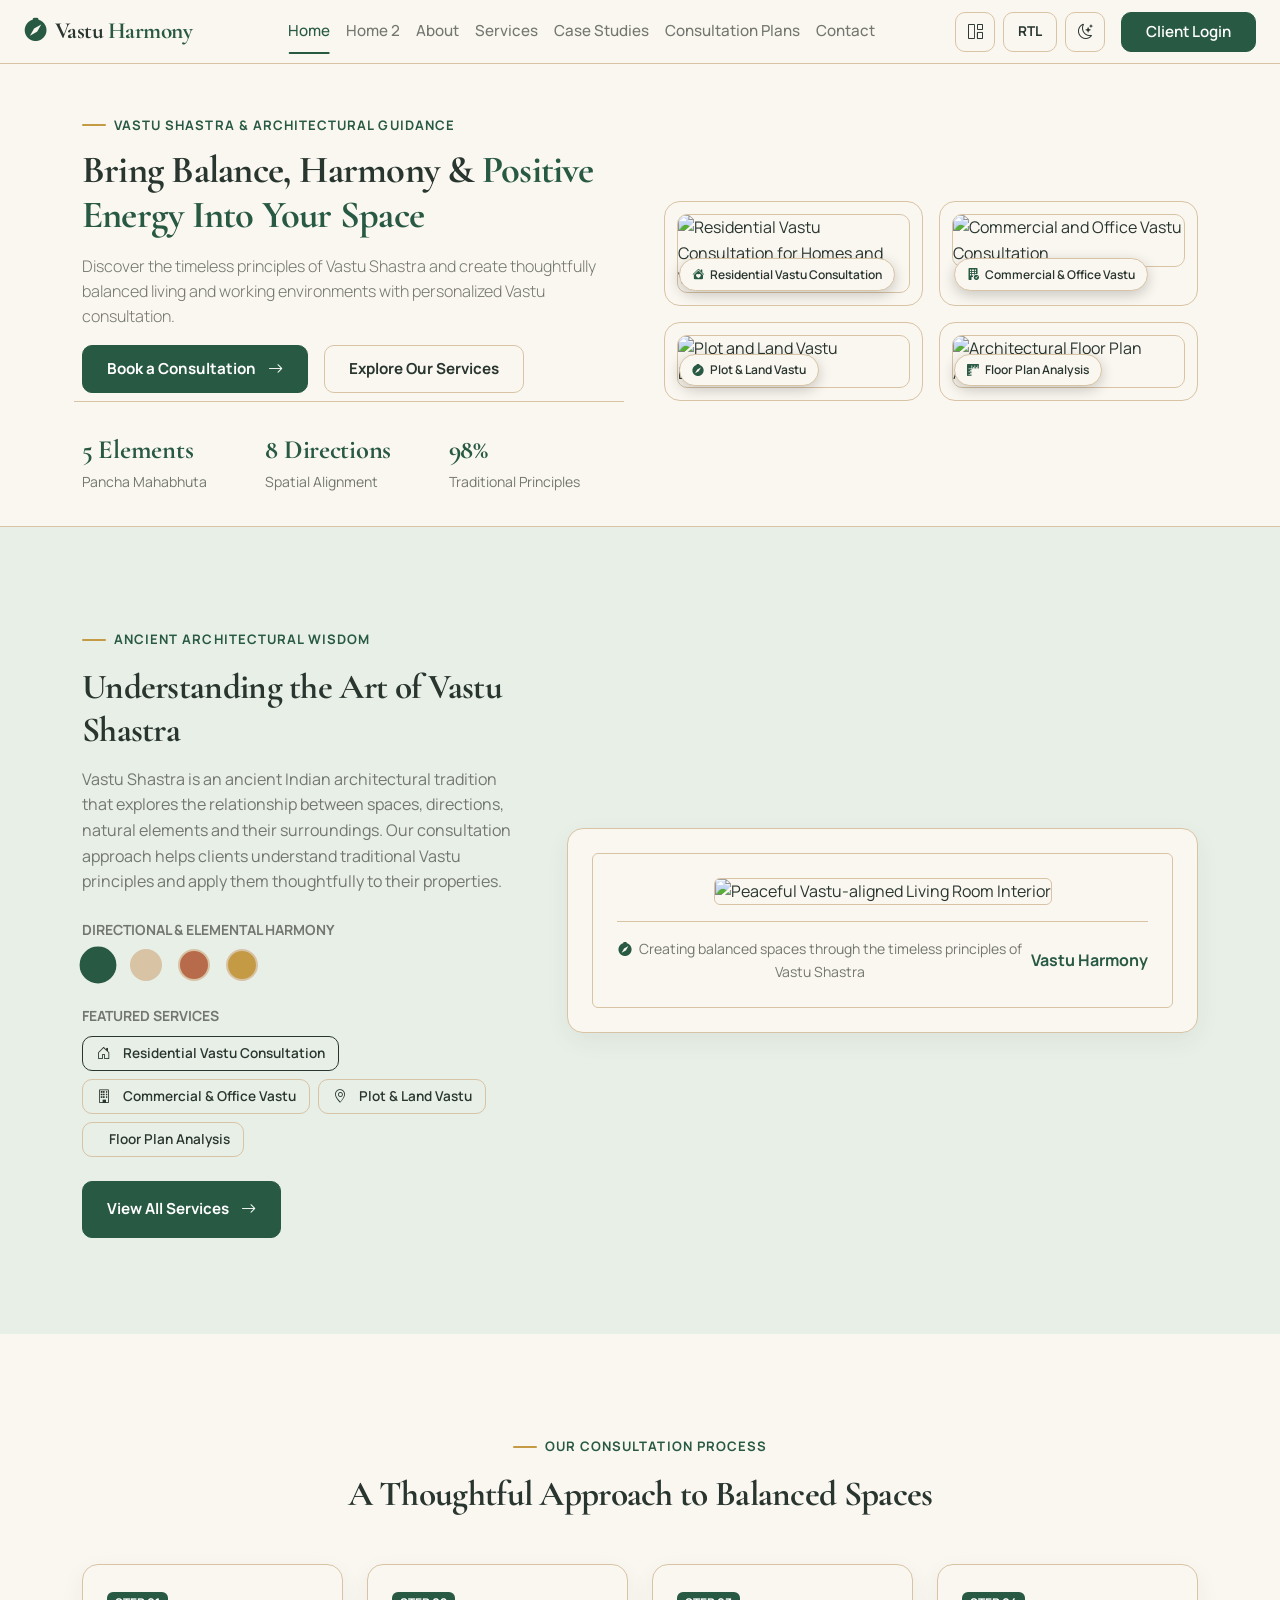
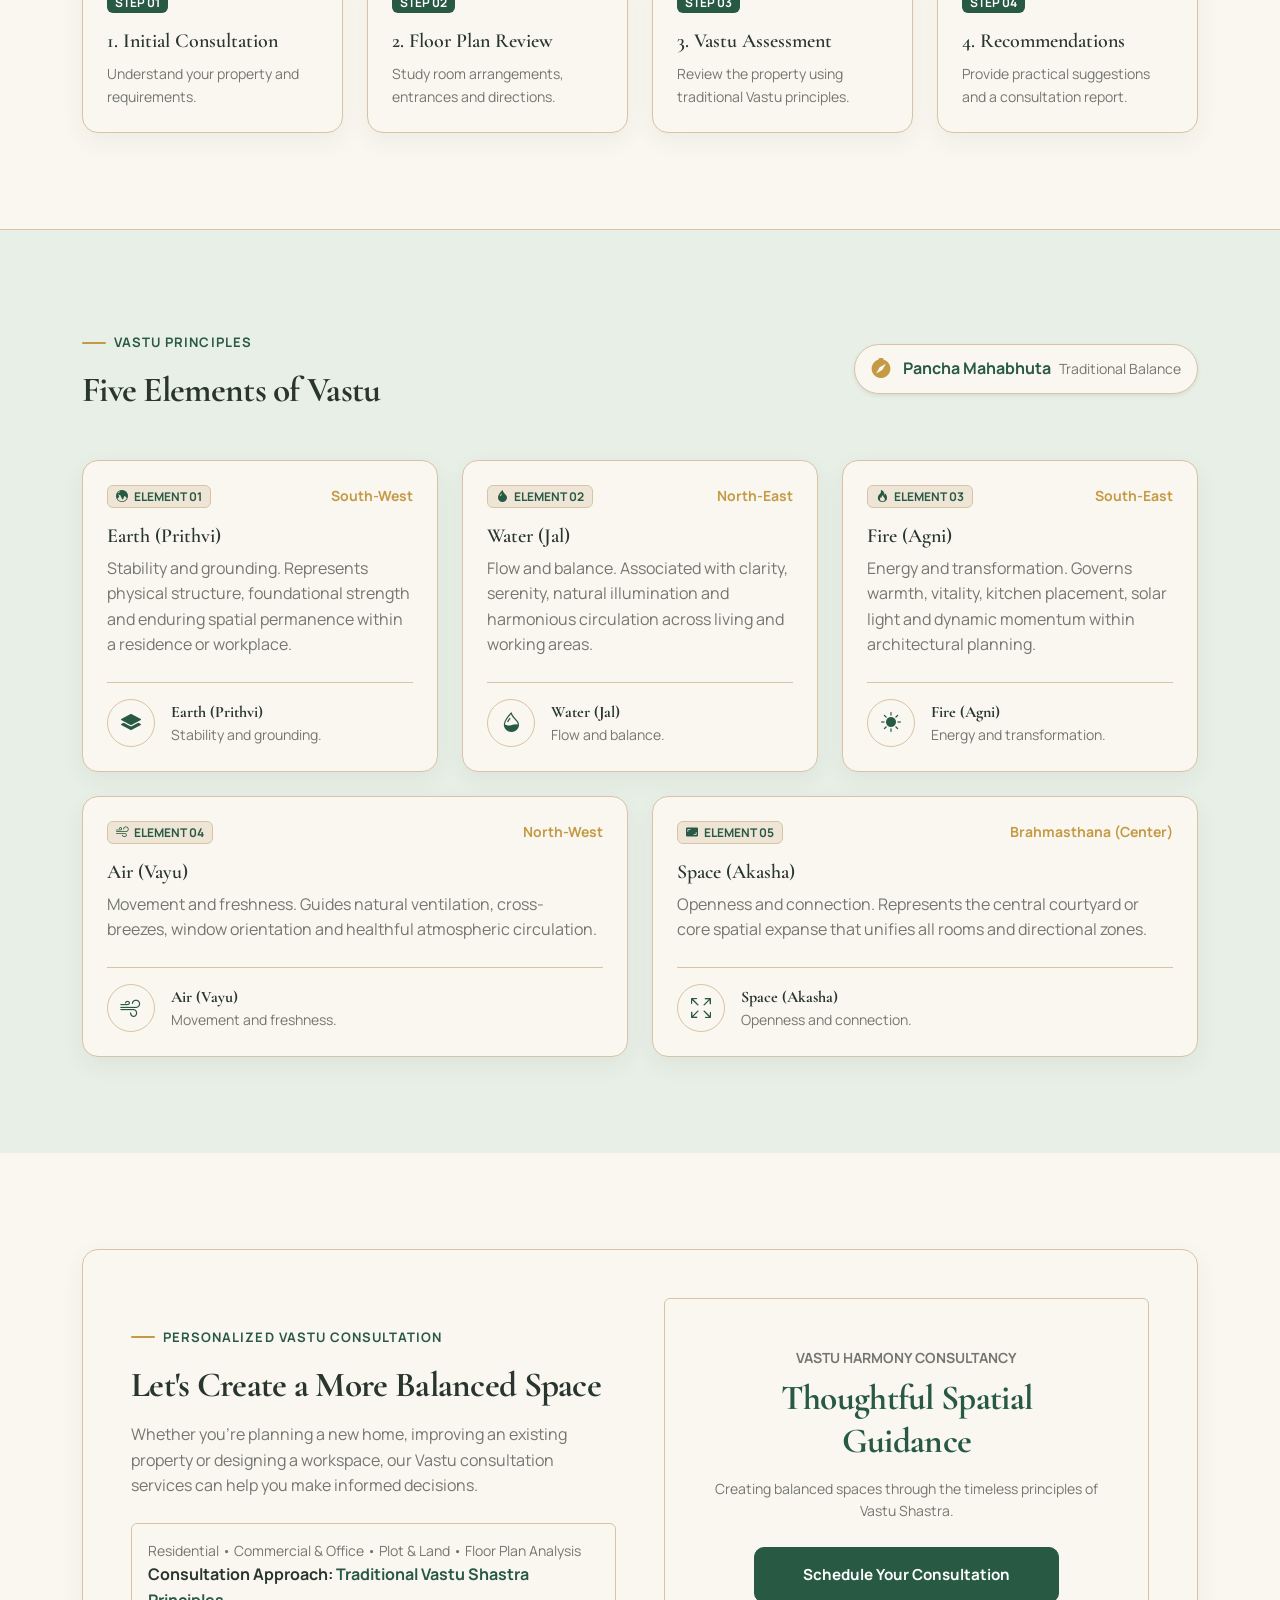
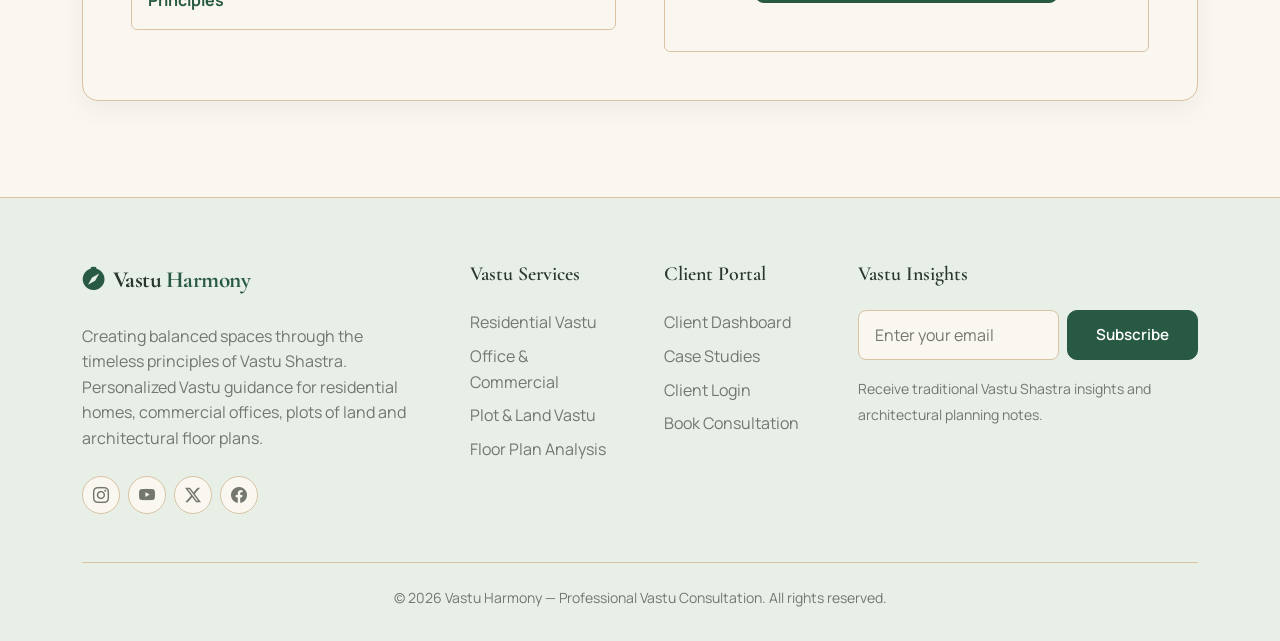
==== commit 9e4dbc6a: "Fix footer social icon circles, viewport fit across devices, contact button sizing, and hamburger me" ====
--- a/index.html
+++ b/index.html
@@ -62,31 +62,31 @@
         <div class="container position-relative z-index-2">
             <div class="row align-items-center g-5">
                 <!-- Left Content Column -->
-                <div class="col-lg-6 fade-up">
+                <div class="col-lg-6 fade-up text-center text-lg-start">
                     <div class="eyebrow-label">VASTU SHASTRA & ARCHITECTURAL GUIDANCE</div>
-                    <h1 class="display-3 mb-4">
+                    <h1 class="display-4 mb-3">
                         Bring Balance, Harmony & <span class="text-primary-accent">Positive Energy Into Your Space</span>
                     </h1>
-                    <p class="lead mb-4">Discover the timeless principles of Vastu Shastra and create thoughtfully balanced living and working environments with personalized Vastu consultation.</p>
+                    <p class="lead mb-3">Discover the timeless principles of Vastu Shastra and create thoughtfully balanced living and working environments with personalized Vastu consultation.</p>
                     
-                    <div class="d-flex flex-wrap gap-3 mb-5 justify-content-center justify-content-lg-start">
-                        <a href="contact.html" class="btn btn-primary-orange btn-lg px-4 py-3 fw-bold">Book a Consultation <i class="bi bi-arrow-right ms-1"></i></a>
-                        <a href="services.html" class="btn btn-secondary-custom btn-lg px-4 py-3 fw-bold">Explore Our Services</a>
+                    <div class="d-flex flex-column flex-sm-row gap-3 mb-4 justify-content-center justify-content-lg-start hero-cta-group">
+                        <a href="contact.html" class="btn btn-primary-orange px-4 py-2.5 fw-bold hero-btn">Book a Consultation <i class="bi bi-arrow-right ms-1"></i></a>
+                        <a href="services.html" class="btn btn-secondary-custom px-4 py-2.5 fw-bold hero-btn">Explore Our Services</a>
                     </div>
 
                     <!-- Key Stats Bar -->
-                    <div class="row g-3 pt-3 border-top border-secondary">
-                        <div class="col-4">
-                            <h3 class="mb-0 text-primary-accent fw-bold"><span class="counter-value" data-target="5">0</span> Elements</h3>
-                            <small class="text-secondary">Pancha Mahabhuta</small>
-                        </div>
-                        <div class="col-4">
-                            <h3 class="mb-0 text-primary-accent fw-bold"><span class="counter-value" data-target="8">0</span> Directions</h3>
-                            <small class="text-secondary">Spatial Alignment</small>
-                        </div>
-                        <div class="col-4">
-                            <h3 class="mb-0 text-primary-accent fw-bold"><span class="counter-value" data-target="100">0</span>%</h3>
-                            <small class="text-secondary">Traditional Principles</small>
+                    <div class="row g-2 g-sm-3 pt-3 border-top border-secondary hero-stats-bar">
+                        <div class="col-4 hero-stat-item text-center text-lg-start">
+                            <h3 class="mb-1 text-primary-accent fw-bold text-nowrap"><span class="counter-value" data-target="5">0</span> Elements</h3>
+                            <small class="text-secondary d-block">Pancha Mahabhuta</small>
+                        </div>
+                        <div class="col-4 hero-stat-item text-center text-lg-start">
+                            <h3 class="mb-1 text-primary-accent fw-bold text-nowrap"><span class="counter-value" data-target="8">0</span> Directions</h3>
+                            <small class="text-secondary d-block">Spatial Alignment</small>
+                        </div>
+                        <div class="col-4 hero-stat-item text-center text-lg-start">
+                            <h3 class="mb-1 text-primary-accent fw-bold text-nowrap"><span class="counter-value" data-target="100">0</span>%</h3>
+                            <small class="text-secondary d-block">Traditional Principles</small>
                         </div>
                     </div>
                 </div>
@@ -173,9 +173,9 @@
                     <div class="glass-card p-4 text-center">
                         <div class="p-4 bg-primary-dark rounded border border-secondary">
                             <img src="https://images.unsplash.com/photo-1600210492486-724fe5c67fb0?auto=format&fit=crop&w=700&q=80" class="img-fluid rounded border border-secondary" alt="Peaceful Vastu-aligned Living Room Interior" style="max-height: 380px; object-fit: cover; width: 100%;">
-                            <div class="d-flex justify-content-between align-items-center mt-3 pt-3 border-top border-secondary">
+                            <div class="d-flex flex-column flex-sm-row justify-content-between align-items-start align-items-sm-center gap-2 mt-3 pt-3 border-top border-secondary">
                                 <span class="text-secondary small"><i class="bi bi-compass-fill text-primary-accent me-1"></i> Creating balanced spaces through the timeless principles of Vastu Shastra</span>
-                                <span class="fw-bold text-primary-accent">Vastu Harmony</span>
+                                <span class="fw-bold text-primary-accent text-nowrap">Vastu Harmony</span>
                             </div>
                         </div>
                     </div>
@@ -248,9 +248,9 @@
                 <div class="col-lg-4 col-md-6 fade-up d-flex">
                     <div class="glass-card p-4 w-100 d-flex flex-column justify-content-between">
                         <div>
-                            <div class="d-flex align-items-center justify-content-between mb-3">
-                                <span class="badge bg-secondary text-primary-accent border border-secondary"><i class="bi bi-globe-central-south-asia me-1"></i> ELEMENT 01</span>
-                                <span class="text-accent-gold small fw-bold">South-West</span>
+                            <div class="d-flex align-items-center justify-content-between flex-wrap gap-2 mb-3">
+                                <span class="badge bg-secondary text-primary-accent border border-secondary text-nowrap"><i class="bi bi-globe-central-south-asia me-1"></i> ELEMENT 01</span>
+                                <span class="text-accent-gold small fw-bold text-nowrap">South-West</span>
                             </div>
                             <h4 class="mb-2">Earth (Prithvi)</h4>
                             <p class="text-secondary mb-4" style="min-height: 48px;">Stability and grounding. Represents physical structure, foundational strength and enduring spatial permanence within a residence or workplace.</p>
@@ -271,9 +271,9 @@
                 <div class="col-lg-4 col-md-6 fade-up d-flex" style="transition-delay: 0.1s;">
                     <div class="glass-card p-4 w-100 d-flex flex-column justify-content-between">
                         <div>
-                            <div class="d-flex align-items-center justify-content-between mb-3">
-                                <span class="badge bg-secondary text-primary-accent border border-secondary"><i class="bi bi-droplet-fill me-1"></i> ELEMENT 02</span>
-                                <span class="text-accent-gold small fw-bold">North-East</span>
+                            <div class="d-flex align-items-center justify-content-between flex-wrap gap-2 mb-3">
+                                <span class="badge bg-secondary text-primary-accent border border-secondary text-nowrap"><i class="bi bi-droplet-fill me-1"></i> ELEMENT 02</span>
+                                <span class="text-accent-gold small fw-bold text-nowrap">North-East</span>
                             </div>
                             <h4 class="mb-2">Water (Jal)</h4>
                             <p class="text-secondary mb-4" style="min-height: 48px;">Flow and balance. Associated with clarity, serenity, natural illumination and harmonious circulation across living and working areas.</p>
@@ -294,9 +294,9 @@
                 <div class="col-lg-4 col-md-6 fade-up d-flex" style="transition-delay: 0.2s;">
                     <div class="glass-card p-4 w-100 d-flex flex-column justify-content-between">
                         <div>
-                            <div class="d-flex align-items-center justify-content-between mb-3">
-                                <span class="badge bg-secondary text-primary-accent border border-secondary"><i class="bi bi-fire me-1"></i> ELEMENT 03</span>
-                                <span class="text-accent-gold small fw-bold">South-East</span>
+                            <div class="d-flex align-items-center justify-content-between flex-wrap gap-2 mb-3">
+                                <span class="badge bg-secondary text-primary-accent border border-secondary text-nowrap"><i class="bi bi-fire me-1"></i> ELEMENT 03</span>
+                                <span class="text-accent-gold small fw-bold text-nowrap">South-East</span>
                             </div>
                             <h4 class="mb-2">Fire (Agni)</h4>
                             <p class="text-secondary mb-4" style="min-height: 48px;">Energy and transformation. Governs warmth, vitality, kitchen placement, solar light and dynamic momentum within architectural planning.</p>
@@ -317,9 +317,9 @@
                 <div class="col-lg-6 col-md-6 fade-up d-flex" style="transition-delay: 0.1s;">
                     <div class="glass-card p-4 w-100 d-flex flex-column justify-content-between">
                         <div>
-                            <div class="d-flex align-items-center justify-content-between mb-3">
-                                <span class="badge bg-secondary text-primary-accent border border-secondary"><i class="bi bi-wind me-1"></i> ELEMENT 04</span>
-                                <span class="text-accent-gold small fw-bold">North-West</span>
+                            <div class="d-flex align-items-center justify-content-between flex-wrap gap-2 mb-3">
+                                <span class="badge bg-secondary text-primary-accent border border-secondary text-nowrap"><i class="bi bi-wind me-1"></i> ELEMENT 04</span>
+                                <span class="text-accent-gold small fw-bold text-nowrap">North-West</span>
                             </div>
                             <h4 class="mb-2">Air (Vayu)</h4>
                             <p class="text-secondary mb-4" style="min-height: 48px;">Movement and freshness. Guides natural ventilation, cross-breezes, window orientation and healthful atmospheric circulation.</p>
@@ -340,9 +340,9 @@
                 <div class="col-lg-6 col-md-12 fade-up d-flex" style="transition-delay: 0.2s;">
                     <div class="glass-card p-4 w-100 d-flex flex-column justify-content-between">
                         <div>
-                            <div class="d-flex align-items-center justify-content-between mb-3">
-                                <span class="badge bg-secondary text-primary-accent border border-secondary"><i class="bi bi-aspect-ratio-fill me-1"></i> ELEMENT 05</span>
-                                <span class="text-accent-gold small fw-bold">Brahmasthana (Center)</span>
+                            <div class="d-flex align-items-center justify-content-between flex-wrap gap-2 mb-3">
+                                <span class="badge bg-secondary text-primary-accent border border-secondary text-nowrap"><i class="bi bi-aspect-ratio-fill me-1"></i> ELEMENT 05</span>
+                                <span class="text-accent-gold small fw-bold text-nowrap">Brahmasthana (Center)</span>
                             </div>
                             <h4 class="mb-2">Space (Akasha)</h4>
                             <p class="text-secondary mb-4" style="min-height: 48px;">Openness and connection. Represents the central courtyard or core spatial expanse that unifies all rooms and directional zones.</p>
@@ -405,10 +405,10 @@
                     <p class="text-secondary mb-4">Creating balanced spaces through the timeless principles of Vastu Shastra. Personalized Vastu guidance for residential homes, commercial offices, plots of land and architectural floor plans.</p>
                     <!-- Social Media Icons -->
                     <div class="d-flex align-items-center gap-2 mt-3">
-                        <a href="https://instagram.com" target="_blank" class="btn btn-secondary-custom rounded-circle d-flex align-items-center justify-content-center" style="width: 38px; height: 38px;" title="Instagram"><i class="bi bi-instagram"></i></a>
-                        <a href="https://youtube.com" target="_blank" class="btn btn-secondary-custom rounded-circle d-flex align-items-center justify-content-center" style="width: 38px; height: 38px;" title="YouTube"><i class="bi bi-youtube"></i></a>
-                        <a href="https://twitter.com" target="_blank" class="btn btn-secondary-custom rounded-circle d-flex align-items-center justify-content-center" style="width: 38px; height: 38px;" title="X (Twitter)"><i class="bi bi-twitter-x"></i></a>
-                        <a href="https://facebook.com" target="_blank" class="btn btn-secondary-custom rounded-circle d-flex align-items-center justify-content-center" style="width: 38px; height: 38px;" title="Facebook"><i class="bi bi-facebook"></i></a>
+                        <a href="https://instagram.com" target="_blank" class="social-icon social-icon-circle" title="Instagram"><i class="bi bi-instagram"></i></a>
+                        <a href="https://youtube.com" target="_blank" class="social-icon social-icon-circle" title="YouTube"><i class="bi bi-youtube"></i></a>
+                        <a href="https://twitter.com" target="_blank" class="social-icon social-icon-circle" title="X (Twitter)"><i class="bi bi-twitter-x"></i></a>
+                        <a href="https://facebook.com" target="_blank" class="social-icon social-icon-circle" title="Facebook"><i class="bi bi-facebook"></i></a>
                     </div>
                 </div>
                 <div class="col-lg-2 col-md-3 col-6">
--- a/assets/css/style.css
+++ b/assets/css/style.css
@@ -72,50 +72,60 @@
     -webkit-font-smoothing: antialiased;
 }
 
-/* Fluid Responsive Typography */
-h1, .display-1, .display-2, .display-3, .display-4 {
+/* Fluid Responsive Typography - Balanced Viewport Fit */
+h1, .display-1, .display-2, .display-3 {
     font-family: var(--font-heading);
     font-weight: 700;
-    font-size: clamp(2.2rem, 5vw, 3.8rem);
-    line-height: 1.12;
-    letter-spacing: -0.03em;
-    color: var(--text-primary);
-    margin-bottom: 1.25rem;
+    font-size: clamp(2rem, 3.6vw, 2.9rem);
+    line-height: 1.15;
+    letter-spacing: -0.025em;
+    color: var(--text-primary);
+    margin-bottom: 1rem;
+}
+
+.display-4 {
+    font-family: var(--font-heading);
+    font-weight: 700;
+    font-size: clamp(1.75rem, 3vw, 2.45rem);
+    line-height: 1.18;
+    letter-spacing: -0.02em;
+    color: var(--text-primary);
+    margin-bottom: 0.85rem;
 }
 
 h2, .display-5, .display-6 {
     font-family: var(--font-heading);
     font-weight: 700;
-    font-size: clamp(1.65rem, 3.5vw, 2.5rem);
+    font-size: clamp(1.5rem, 2.8vw, 2.2rem);
     line-height: 1.2;
     letter-spacing: -0.02em;
     color: var(--text-primary);
-    margin-bottom: 1rem;
+    margin-bottom: 0.85rem;
 }
 
 h3 {
     font-family: var(--font-heading);
     font-weight: 600;
-    font-size: clamp(1.35rem, 2.5vw, 1.85rem);
+    font-size: clamp(1.25rem, 2.2vw, 1.65rem);
     line-height: 1.25;
     letter-spacing: -0.01em;
     color: var(--text-primary);
-    margin-bottom: 0.85rem;
+    margin-bottom: 0.75rem;
 }
 
 h4 {
     font-family: var(--font-heading);
     font-weight: 600;
-    font-size: clamp(1.15rem, 2vw, 1.35rem);
-    color: var(--text-primary);
-    margin-bottom: 0.75rem;
+    font-size: clamp(1.1rem, 1.8vw, 1.25rem);
+    color: var(--text-primary);
+    margin-bottom: 0.65rem;
 }
 
 h5, h6 {
     font-family: var(--font-heading);
     font-weight: 600;
     color: var(--text-primary);
-    margin-bottom: 0.5rem;
+    margin-bottom: 0.45rem;
 }
 
 p, .lead {
@@ -123,9 +133,9 @@
 }
 
 .lead {
-    font-size: clamp(1.05rem, 1.8vw, 1.2rem);
+    font-size: clamp(0.95rem, 1.25vw, 1.08rem);
     color: var(--text-secondary);
-    line-height: 1.65;
+    line-height: 1.55;
 }
 
 /* Eyebrow Labels with Antique Gold & Terracotta accent line */
@@ -135,11 +145,11 @@
     gap: 0.5rem;
     font-family: var(--font-body);
     font-weight: 700;
-    font-size: 0.85rem;
+    font-size: 0.82rem;
     letter-spacing: 0.08em;
     text-uppercase: uppercase;
     color: var(--primary-accent);
-    margin-bottom: 1rem;
+    margin-bottom: 0.75rem;
     position: relative;
 }
 
@@ -479,6 +489,8 @@
     display: flex;
     align-items: center;
     justify-content: space-between;
+    flex-wrap: wrap;
+    gap: 0.75rem;
     padding-top: 0.75rem;
     border-top: 1px solid var(--border-color);
 }
@@ -488,6 +500,24 @@
     font-size: 1.25rem;
     font-weight: 700;
     color: var(--text-primary);
+    white-space: nowrap;
+}
+
+.product-card .product-footer .btn {
+    white-space: nowrap;
+}
+
+@media (max-width: 575.98px) {
+    .product-card .product-footer {
+        flex-direction: column;
+        align-items: stretch;
+        gap: 0.75rem;
+    }
+    .product-card .product-footer .btn {
+        width: 100%;
+        text-align: center;
+        justify-content: center;
+    }
 }
 
 /* Floating Badges */
@@ -548,7 +578,7 @@
    SPECIFIC UNIQUE HERO SECTIONS & SPECIALIZED PAGE SECTIONS
    ========================================================================== */
 
-/* Hero Section Base Rules */
+/* Hero Section Base Rules - Optimized Viewport Fit & Elimination of Giant Gaps */
 .hero-creative-workshop,
 .hero-design-journey,
 .hero-editorial-about,
@@ -557,7 +587,7 @@
 .hero-pricing-stacked,
 .hero-contact-collab {
     position: relative;
-    padding: 5rem 0 4rem;
+    padding: 2.25rem 0 1.75rem;
     display: flex;
     align-items: center;
     width: 100%;
@@ -571,7 +601,8 @@
     .hero-blog-magazine,
     .hero-pricing-stacked,
     .hero-contact-collab {
-        min-height: 680px;
+        padding: 2.5rem 0 2rem;
+        min-height: auto;
     }
 }
 
@@ -583,7 +614,8 @@
     .hero-blog-magazine,
     .hero-pricing-stacked,
     .hero-contact-collab {
-        min-height: 700px;
+        padding: 2.75rem 0 2rem;
+        min-height: auto;
     }
 }
 
@@ -621,6 +653,11 @@
     color: var(--text-primary) !important;
 }
 
+.journey-stage-card .badge,
+.journey-stage-card .small {
+    white-space: nowrap;
+}
+
 /* Badge high contrast styling across Light and Dark themes */
 .badge.bg-secondary {
     background-color: var(--primary-bg) !important;
@@ -684,7 +721,7 @@
 
 .hero-product-card img {
     width: 100%;
-    height: 190px;
+    height: 165px;
     object-fit: cover;
     border-radius: 10px;
     background: var(--primary-bg);
@@ -820,24 +857,71 @@
     transform: translateX(4px);
 }
 
-.social-icon {
-    display: inline-flex;
-    align-items: center;
-    justify-content: center;
-    width: 38px;
-    height: 38px;
-    border-radius: 50%;
+.social-icon,
+.social-icon-circle,
+.footer a.rounded-circle,
+.footer .btn.rounded-circle,
+.footer .rounded-circle,
+footer a.rounded-circle,
+footer .btn.rounded-circle,
+footer .rounded-circle,
+footer .social-icon,
+footer .social-icon-circle {
+    display: inline-flex !important;
+    align-items: center !important;
+    justify-content: center !important;
+    width: 38px !important;
+    height: 38px !important;
+    min-width: 38px !important;
+    min-height: 38px !important;
+    max-width: 38px !important;
+    max-height: 38px !important;
+    padding: 0 !important;
+    border-radius: 50% !important;
+    aspect-ratio: 1 / 1 !important;
+    flex-shrink: 0 !important;
+    box-sizing: border-box !important;
+    line-height: 1 !important;
     border: 1px solid var(--border-color);
     background: var(--card-bg);
     color: var(--text-secondary);
     transition: all 0.25s ease;
-}
-
-.social-icon:hover {
-    background: var(--primary-accent);
-    border-color: var(--primary-accent);
-    color: #FFFFFF;
+    overflow: hidden !important;
+}
+
+.social-icon:hover,
+.social-icon-circle:hover,
+.footer a.rounded-circle:hover,
+.footer .btn.rounded-circle:hover,
+.footer .rounded-circle:hover,
+footer a.rounded-circle:hover,
+footer .btn.rounded-circle:hover,
+footer .rounded-circle:hover,
+footer .social-icon:hover,
+footer .social-icon-circle:hover {
+    background: var(--primary-accent) !important;
+    border-color: var(--primary-accent) !important;
+    color: #FFFFFF !important;
     transform: translateY(-2px);
+}
+
+.social-icon i,
+.social-icon-circle i,
+.footer a.rounded-circle i,
+.footer .btn.rounded-circle i,
+.footer .rounded-circle i,
+footer a.rounded-circle i,
+footer .btn.rounded-circle i,
+footer .rounded-circle i,
+footer .social-icon i,
+footer .social-icon-circle i {
+    display: inline-flex !important;
+    align-items: center !important;
+    justify-content: center !important;
+    font-size: 1rem !important;
+    line-height: 1 !important;
+    margin: 0 !important;
+    padding: 0 !important;
 }
 
 .back-to-top {
@@ -912,16 +996,130 @@
     opacity: 0.7;
 }
 
-/* Auth Page Controls */
+/* Auth Page Controls & Interactive Hover Effects */
 .auth-top-controls {
     position: static;
 }
 
+/* Auth Page Links Hover States */
+.auth-page a {
+    transition: color 0.25s ease, text-decoration 0.25s ease, opacity 0.25s ease, transform 0.25s ease;
+}
+
+.auth-page a:not(.btn):not(.navbar-brand):hover {
+    color: var(--primary-accent-hover) !important;
+    text-decoration: underline !important;
+}
+
+[data-theme="dark"] .auth-page a:not(.btn):not(.navbar-brand):hover {
+    color: var(--accent-gold) !important;
+    text-shadow: 0 0 10px rgba(196, 154, 69, 0.4);
+}
+
+/* Auth Page Brand Logo Hover */
+.auth-page .navbar-brand {
+    transition: transform 0.25s ease, opacity 0.25s ease;
+    display: inline-flex;
+}
+
+.auth-page .navbar-brand:hover {
+    transform: translateY(-2px);
+    opacity: 0.95;
+}
+
+.auth-page .navbar-brand i {
+    transition: transform 0.35s ease, color 0.25s ease;
+}
+
+.auth-page .navbar-brand:hover i {
+    transform: rotate(20deg) scale(1.1);
+    color: var(--accent-gold) !important;
+}
+
+/* Password Eye Toggle Icon Hover */
+.auth-page .position-relative button.btn {
+    transition: transform 0.2s ease, opacity 0.2s ease;
+}
+
+.auth-page .position-relative button.btn:hover {
+    opacity: 1 !important;
+}
+
+.auth-page .position-relative button.btn i {
+    transition: transform 0.25s ease, color 0.25s ease;
+}
+
+.auth-page .position-relative button.btn:hover i {
+    transform: scale(1.22);
+    color: var(--primary-accent) !important;
+}
+
+[data-theme="dark"] .auth-page .position-relative button.btn:hover i {
+    color: var(--accent-gold) !important;
+}
+
+/* Social Login Buttons and Icons Hover */
 .auth-page .row.g-2 .btn-secondary-custom {
     padding: 0.55rem 0.5rem !important;
     font-size: 0.85rem !important;
     white-space: nowrap !important;
     height: 42px !important;
+    transition: transform 0.25s cubic-bezier(0.16, 1, 0.3, 1), 
+                box-shadow 0.25s ease, 
+                border-color 0.25s ease, 
+                background-color 0.25s ease !important;
+    cursor: pointer;
+}
+
+.auth-page .row.g-2 .btn-secondary-custom:hover {
+    transform: translateY(-2px);
+    border-color: var(--primary-accent) !important;
+    background: rgba(40, 89, 67, 0.1) !important;
+    box-shadow: 0 6px 16px rgba(40, 89, 67, 0.18);
+}
+
+[data-theme="dark"] .auth-page .row.g-2 .btn-secondary-custom:hover {
+    border-color: var(--accent-gold) !important;
+    background: rgba(196, 154, 69, 0.12) !important;
+    box-shadow: 0 6px 16px rgba(196, 154, 69, 0.25);
+}
+
+.auth-page .row.g-2 .btn-secondary-custom i {
+    transition: transform 0.25s ease;
+    display: inline-block;
+}
+
+.auth-page .row.g-2 .btn-secondary-custom:hover i {
+    transform: scale(1.2);
+}
+
+/* Top Controls Hover (Theme and RTL) */
+.auth-top-controls #rtlToggle,
+.auth-top-controls #themeToggle {
+    transition: transform 0.25s ease, border-color 0.25s ease, color 0.25s ease, box-shadow 0.25s ease;
+}
+
+.auth-top-controls #rtlToggle:hover,
+.auth-top-controls #themeToggle:hover {
+    transform: translateY(-2px);
+    border-color: var(--primary-accent) !important;
+    color: var(--primary-accent) !important;
+    box-shadow: 0 4px 12px rgba(40, 89, 67, 0.2);
+}
+
+[data-theme="dark"] .auth-top-controls #rtlToggle:hover,
+[data-theme="dark"] .auth-top-controls #themeToggle:hover {
+    border-color: var(--accent-gold) !important;
+    color: var(--accent-gold) !important;
+    box-shadow: 0 4px 12px rgba(196, 154, 69, 0.25);
+}
+
+.auth-top-controls #themeToggle i {
+    transition: transform 0.3s ease;
+}
+
+.auth-top-controls #themeToggle:hover i {
+    transform: rotate(20deg) scale(1.15);
 }
 
 @media (min-width: 992px) {
@@ -944,7 +1142,7 @@
 /* Responsive Overrides */
 @media (max-width: 1199.98px) {
     .navbar-nav .nav-link::after {
-        display: none;
+        display: none !important;
     }
     .navbar-glass .navbar-collapse {
         position: absolute;
@@ -955,24 +1153,87 @@
         background: var(--sidebar-bg);
         border: 1px solid var(--border-color);
         border-top: 0;
-        border-radius: 0 0 12px 12px;
-        padding: 1rem;
-        box-shadow: 0 14px 30px rgba(0, 0, 0, 0.25);
+        border-radius: 0 0 16px 16px;
+        padding: 1.25rem 1rem 1rem;
+        box-shadow: 0 16px 36px rgba(0, 0, 0, 0.28);
     }
     
-    /* Place Member Login button below the icon controls in a single full-width line on mobile */
+    /* Active Menu Highlight in Mobile / Hamburger Drawer */
+    .navbar-glass .navbar-nav {
+        gap: 0.35rem;
+        margin-bottom: 0.75rem;
+    }
+
+    .navbar-glass .navbar-nav .nav-link {
+        padding: 0.65rem 1rem !important;
+        border-radius: 8px;
+        font-weight: 600;
+        color: var(--text-primary) !important;
+        transition: all 0.2s ease;
+        display: flex;
+        align-items: center;
+        justify-content: space-between;
+    }
+
+    .navbar-glass .navbar-nav .nav-link:hover {
+        background-color: rgba(40, 89, 67, 0.1);
+        color: var(--primary-accent) !important;
+        transform: translateX(4px);
+    }
+
+    .navbar-glass .navbar-nav .nav-link.active {
+        background-color: var(--primary-accent) !important;
+        color: #FFFFFF !important;
+        font-weight: 700 !important;
+        box-shadow: 0 4px 14px rgba(40, 89, 67, 0.3);
+    }
+
+    [data-theme="dark"] .navbar-glass .navbar-nav .nav-link.active {
+        background-color: var(--accent-gold) !important;
+        color: #141B17 !important;
+        box-shadow: 0 4px 14px rgba(196, 154, 69, 0.35);
+    }
+
+    /* Adjust Buttons in Hamburger Nicely: Clean Grid Layout */
     .navbar-glass .navbar-collapse .d-flex.align-items-center {
-        flex-wrap: wrap;
+        display: grid !important;
+        grid-template-columns: repeat(3, 1fr) !important;
+        gap: 0.6rem !important;
         width: 100%;
-    }
-    .navbar-glass .navbar-collapse .d-flex.align-items-center a[href="login.html"],
-    .navbar-glass .navbar-collapse .d-flex.align-items-center .btn-primary-orange {
+        margin-top: 0.75rem;
+        padding-top: 1rem;
+        border-top: 1px solid var(--border-color);
+    }
+
+    /* Row 1: The 3 utility buttons share the width equally (1/3 each) */
+    .navbar-glass .navbar-collapse a[href="dashboard.html"],
+    .navbar-glass .navbar-collapse #rtlToggle,
+    .navbar-glass .navbar-collapse #themeToggle {
         width: 100% !important;
-        margin-left: 0 !important;
-        margin-right: 0 !important;
-        margin-top: 0.5rem;
+        height: 42px !important;
+        margin: 0 !important;
+        padding: 0 !important;
+        display: inline-flex !important;
+        align-items: center !important;
+        justify-content: center !important;
+        font-size: 0.85rem !important;
+        border-radius: 8px !important;
+        text-align: center;
+    }
+
+    /* Row 2: Client Login button spans full width cleanly */
+    .navbar-glass .navbar-collapse a[href="login.html"],
+    .navbar-glass .navbar-collapse .btn-primary-orange {
+        grid-column: 1 / -1 !important;
+        width: 100% !important;
+        height: 44px !important;
+        margin: 0.25rem 0 0 0 !important;
         text-align: center;
         justify-content: center;
+        font-weight: 700;
+        border-radius: 8px !important;
+        display: inline-flex !important;
+        align-items: center !important;
     }
 }
 
@@ -984,11 +1245,63 @@
     .hero-blog-magazine,
     .hero-pricing-stacked,
     .hero-contact-collab {
-        padding: 3rem 0;
+        padding: 2rem 0 1.5rem;
         text-align: center;
     }
     .eyebrow-label {
         justify-content: center;
+    }
+}
+
+/* Responsive Hero & CTA Button Groups - Mobile Equal Sizing & Alignment Across All Pages */
+.hero-cta-group .hero-btn {
+    white-space: nowrap;
+}
+
+@media (max-width: 991.98px) {
+    .hero-cta-group {
+        max-width: 480px;
+        margin-left: auto;
+        margin-right: auto;
+        width: 100%;
+    }
+    .hero-cta-group .hero-btn {
+        flex: 1 1 0;
+        min-width: 0;
+        text-align: center;
+        justify-content: center;
+    }
+    .hero-creative-workshop .hero-stats-bar {
+        max-width: 480px;
+        margin-left: auto;
+        margin-right: auto;
+    }
+    .hero-creative-workshop .hero-stats-bar .hero-stat-item {
+        display: flex;
+        flex-direction: column;
+        align-items: center;
+        text-align: center;
+    }
+}
+
+@media (max-width: 575.98px) {
+    .hero-cta-group {
+        max-width: 100%;
+        width: 100%;
+    }
+    .hero-cta-group .hero-btn {
+        width: 100%;
+        flex: 1 1 auto;
+        padding-left: 1rem !important;
+        padding-right: 1rem !important;
+    }
+    .hero-creative-workshop .hero-stats-bar h3 {
+        font-size: clamp(0.92rem, 3.6vw, 1.25rem);
+        white-space: nowrap;
+    }
+    .hero-creative-workshop .hero-stats-bar small {
+        font-size: 0.72rem;
+        line-height: 1.25;
     }
 }
 
@@ -1101,6 +1414,21 @@
     min-width: 0;
 }
 
+/* Dashboard Welcome Banner (Positioned Cleanly Below Nav Bar) */
+.dashboard-welcome-banner {
+    padding: 0.5rem 0 0.25rem;
+}
+
+.dashboard-welcome-banner h3 {
+    font-size: clamp(1.35rem, 2.5vw, 1.85rem);
+    color: var(--text-primary);
+}
+
+.dashboard-welcome-banner p {
+    font-size: clamp(0.85rem, 1.2vw, 0.95rem);
+    line-height: 1.5;
+}
+
 .btn-primary-orange.btn-sm,
 .btn-secondary-custom.btn-sm {
     padding: 0.4rem 0.85rem;
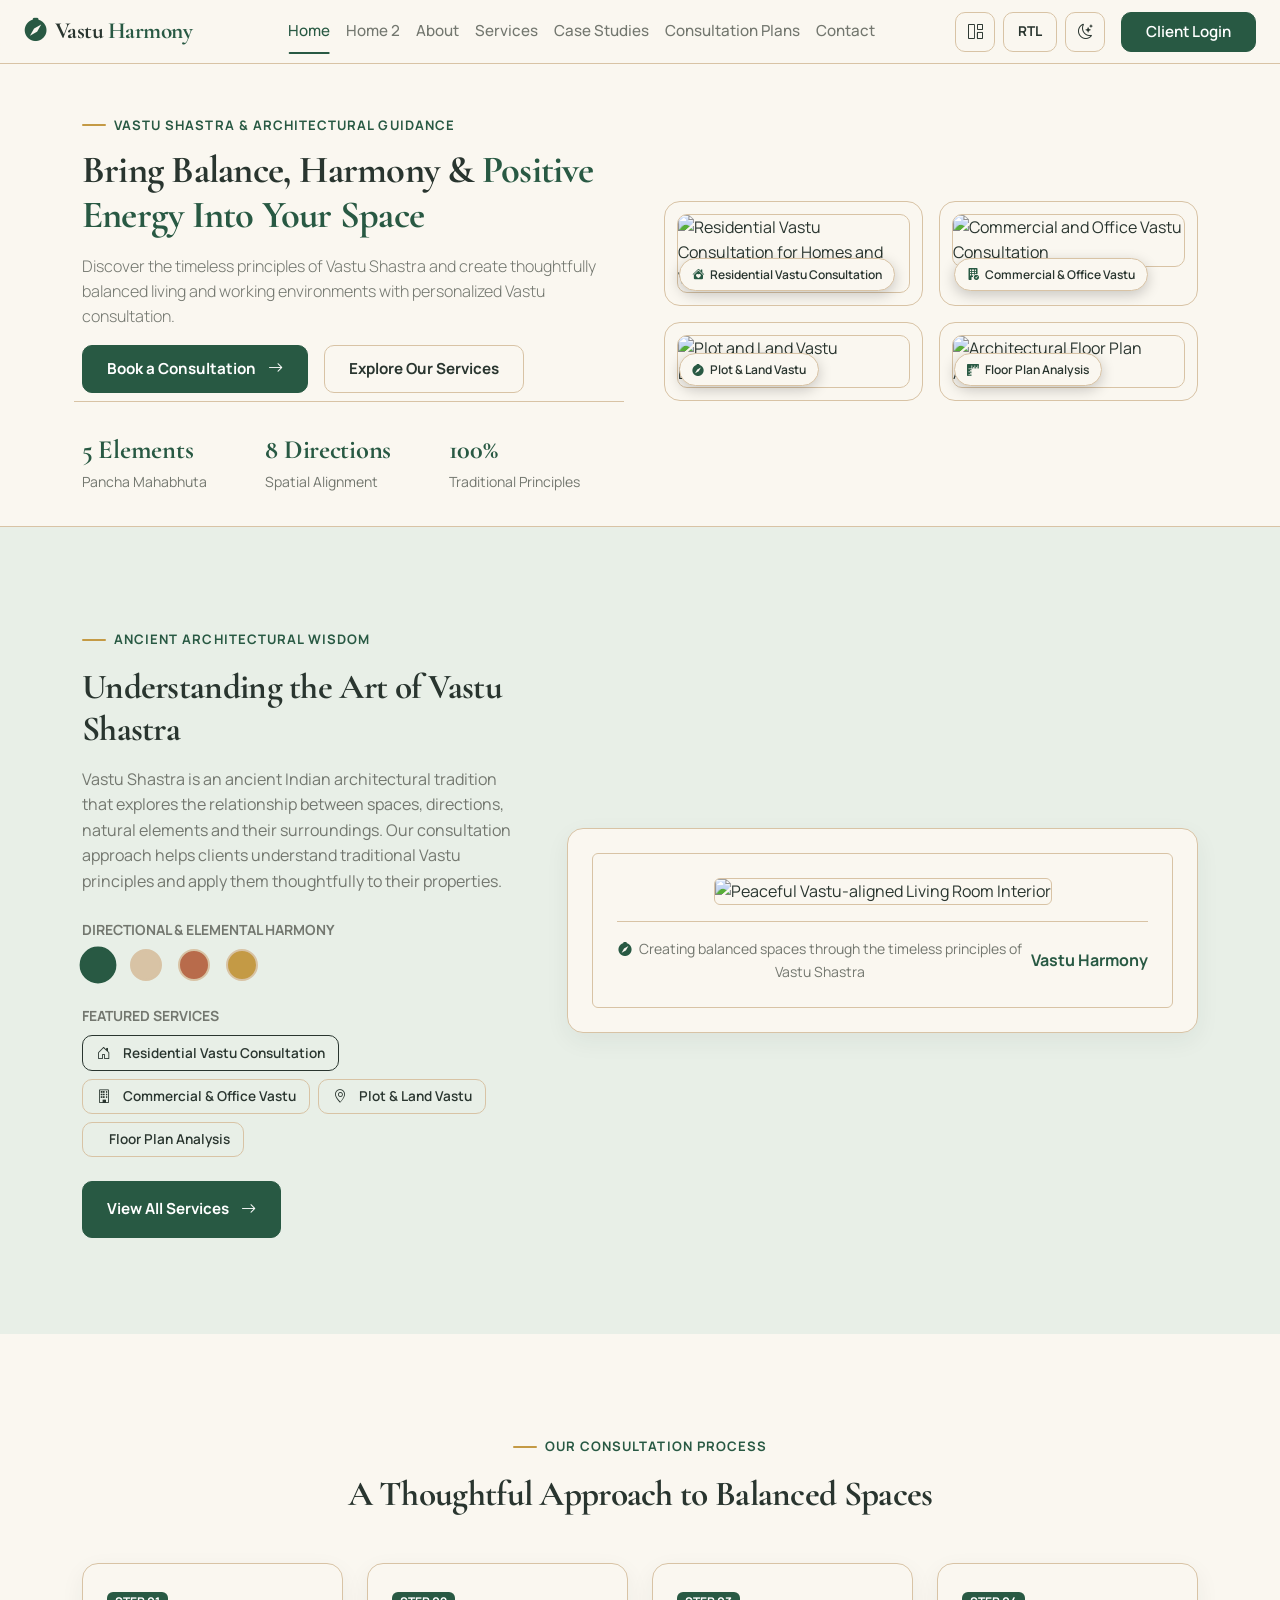
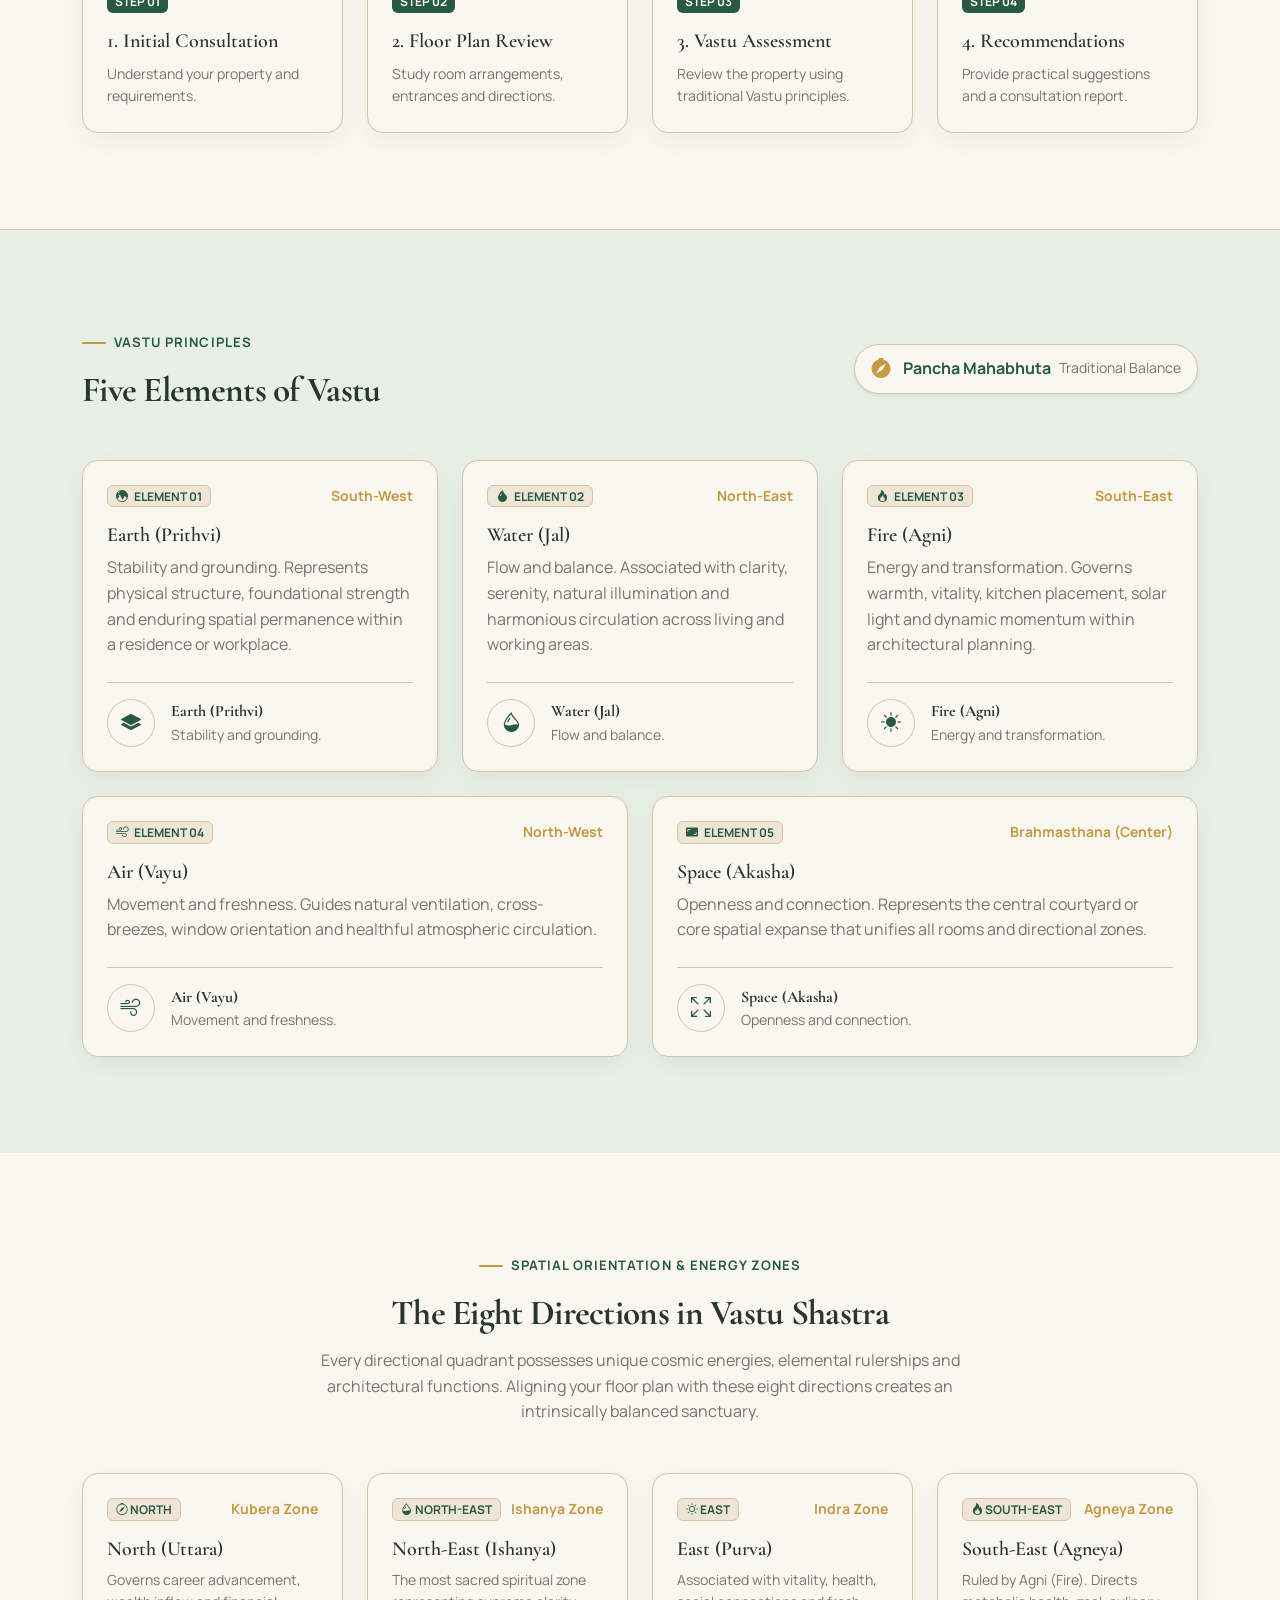
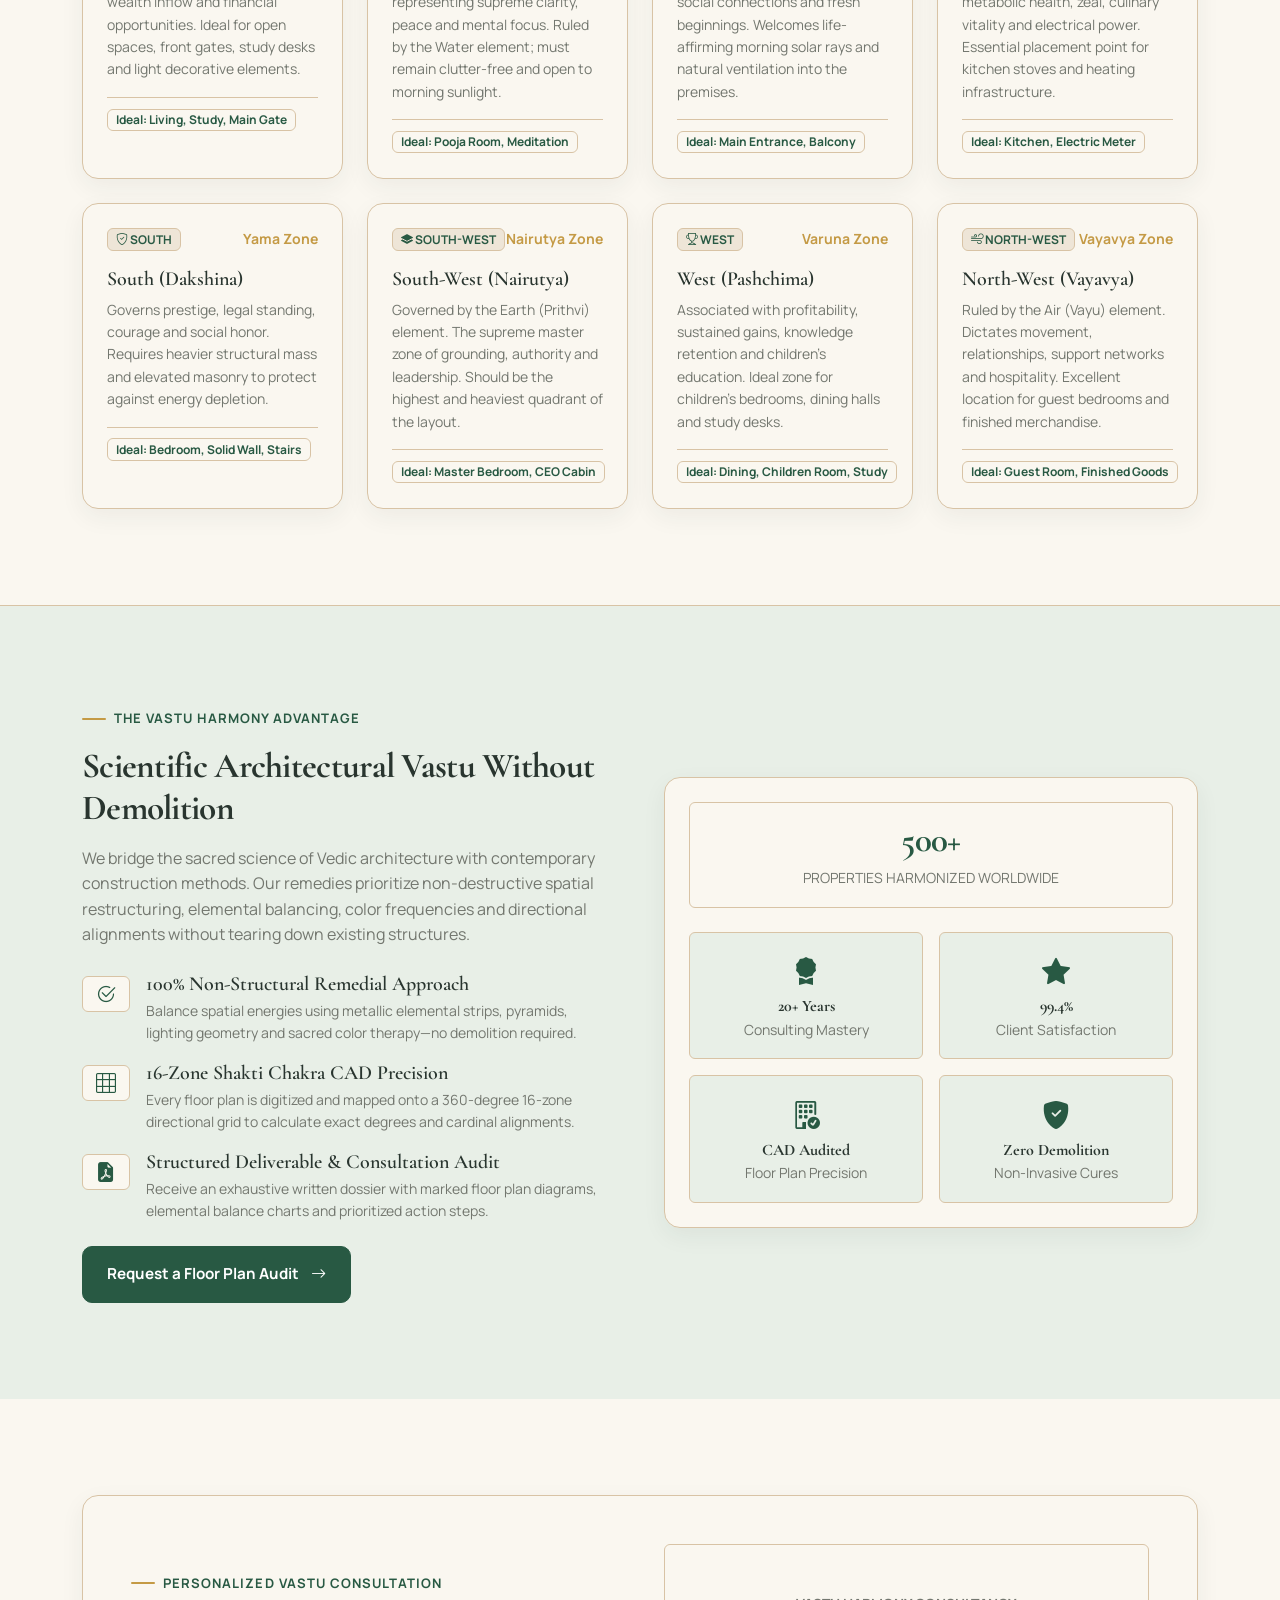
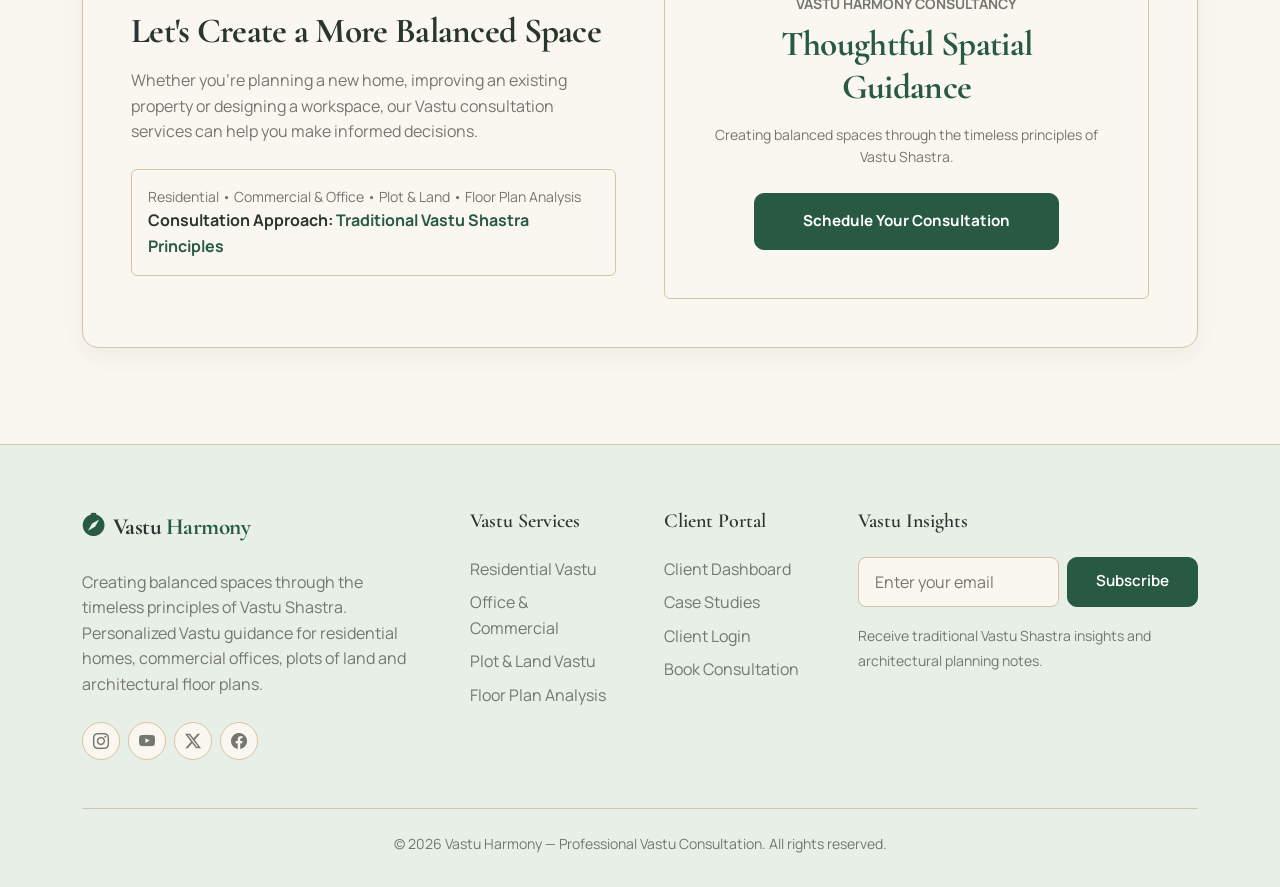
==== commit b3c25ba8: "fixed" ====
--- a/index.html
+++ b/index.html
@@ -26,7 +26,7 @@
 <body data-theme="light">
 
     <!-- Navbar -->
-    <nav class="navbar navbar-expand-xl navbar-glass">
+    <nav class="navbar navbar-expand-xl navbar-glass sticky-top">
         <div class="container-fluid px-4">
             <a class="navbar-brand" href="index.html">
                 <i class="bi bi-compass-fill"></i>
@@ -362,7 +362,226 @@
         </div>
     </section>
 
-    <!-- SECTION 4 (HOME): FINAL CTA SECTION -->
+    <!-- SECTION 4 (HOME): EIGHT CARDINAL & ORDINAL DIRECTIONS (ASHTA DIKPALAS) -->
+    <section class="py-5" id="directional-zones">
+        <div class="container py-5">
+            <div class="text-center mb-5 fade-up">
+                <span class="eyebrow-label">SPATIAL ORIENTATION & ENERGY ZONES</span>
+                <h2 class="display-6 mt-1">The Eight Directions in Vastu Shastra</h2>
+                <p class="text-secondary mx-auto" style="max-width: 680px;">Every directional quadrant possesses unique cosmic energies, elemental rulerships and architectural functions. Aligning your floor plan with these eight directions creates an intrinsically balanced sanctuary.</p>
+            </div>
+
+            <div class="row g-4">
+                <!-- North (Uttara) -->
+                <div class="col-xl-3 col-lg-4 col-md-6 fade-up">
+                    <div class="glass-card p-4 h-100 border-start border-primary" style="border-start-width: 4px !important;">
+                        <div class="d-flex justify-content-between align-items-center mb-3">
+                            <span class="badge bg-secondary text-primary-accent"><i class="bi bi-compass"></i> NORTH</span>
+                            <span class="small text-accent-gold fw-bold">Kubera Zone</span>
+                        </div>
+                        <h5 class="mb-2">North (Uttara)</h5>
+                        <p class="text-secondary small mb-3">Governs career advancement, wealth inflow and financial opportunities. Ideal for open spaces, front gates, study desks and light decorative elements.</p>
+                        <div class="pt-2 border-top border-secondary mt-auto">
+                            <span class="badge bg-primary-dark text-primary-accent border border-secondary small">Ideal: Living, Study, Main Gate</span>
+                        </div>
+                    </div>
+                </div>
+
+                <!-- North-East (Ishanya) -->
+                <div class="col-xl-3 col-lg-4 col-md-6 fade-up" style="transition-delay: 0.05s;">
+                    <div class="glass-card p-4 h-100 border-start border-primary" style="border-start-width: 4px !important;">
+                        <div class="d-flex justify-content-between align-items-center mb-3">
+                            <span class="badge bg-secondary text-primary-accent"><i class="bi bi-droplet-half"></i> NORTH-EAST</span>
+                            <span class="small text-accent-gold fw-bold">Ishanya Zone</span>
+                        </div>
+                        <h5 class="mb-2">North-East (Ishanya)</h5>
+                        <p class="text-secondary small mb-3">The most sacred spiritual zone representing supreme clarity, peace and mental focus. Ruled by the Water element; must remain clutter-free and open to morning sunlight.</p>
+                        <div class="pt-2 border-top border-secondary mt-auto">
+                            <span class="badge bg-primary-dark text-primary-accent border border-secondary small">Ideal: Pooja Room, Meditation</span>
+                        </div>
+                    </div>
+                </div>
+
+                <!-- East (Purva) -->
+                <div class="col-xl-3 col-lg-4 col-md-6 fade-up" style="transition-delay: 0.1s;">
+                    <div class="glass-card p-4 h-100 border-start border-primary" style="border-start-width: 4px !important;">
+                        <div class="d-flex justify-content-between align-items-center mb-3">
+                            <span class="badge bg-secondary text-primary-accent"><i class="bi bi-sun"></i> EAST</span>
+                            <span class="small text-accent-gold fw-bold">Indra Zone</span>
+                        </div>
+                        <h5 class="mb-2">East (Purva)</h5>
+                        <p class="text-secondary small mb-3">Associated with vitality, health, social connections and fresh beginnings. Welcomes life-affirming morning solar rays and natural ventilation into the premises.</p>
+                        <div class="pt-2 border-top border-secondary mt-auto">
+                            <span class="badge bg-primary-dark text-primary-accent border border-secondary small">Ideal: Main Entrance, Balcony</span>
+                        </div>
+                    </div>
+                </div>
+
+                <!-- South-East (Agneya) -->
+                <div class="col-xl-3 col-lg-4 col-md-6 fade-up" style="transition-delay: 0.15s;">
+                    <div class="glass-card p-4 h-100 border-start border-primary" style="border-start-width: 4px !important;">
+                        <div class="d-flex justify-content-between align-items-center mb-3">
+                            <span class="badge bg-secondary text-primary-accent"><i class="bi bi-fire"></i> SOUTH-EAST</span>
+                            <span class="small text-accent-gold fw-bold">Agneya Zone</span>
+                        </div>
+                        <h5 class="mb-2">South-East (Agneya)</h5>
+                        <p class="text-secondary small mb-3">Ruled by Agni (Fire). Directs metabolic health, zeal, culinary vitality and electrical power. Essential placement point for kitchen stoves and heating infrastructure.</p>
+                        <div class="pt-2 border-top border-secondary mt-auto">
+                            <span class="badge bg-primary-dark text-primary-accent border border-secondary small">Ideal: Kitchen, Electric Meter</span>
+                        </div>
+                    </div>
+                </div>
+
+                <!-- South (Dakshina) -->
+                <div class="col-xl-3 col-lg-4 col-md-6 fade-up" style="transition-delay: 0.2s;">
+                    <div class="glass-card p-4 h-100 border-start border-primary" style="border-start-width: 4px !important;">
+                        <div class="d-flex justify-content-between align-items-center mb-3">
+                            <span class="badge bg-secondary text-primary-accent"><i class="bi bi-shield-check"></i> SOUTH</span>
+                            <span class="small text-accent-gold fw-bold">Yama Zone</span>
+                        </div>
+                        <h5 class="mb-2">South (Dakshina)</h5>
+                        <p class="text-secondary small mb-3">Governs prestige, legal standing, courage and social honor. Requires heavier structural mass and elevated masonry to protect against energy depletion.</p>
+                        <div class="pt-2 border-top border-secondary mt-auto">
+                            <span class="badge bg-primary-dark text-primary-accent border border-secondary small">Ideal: Bedroom, Solid Wall, Stairs</span>
+                        </div>
+                    </div>
+                </div>
+
+                <!-- South-West (Nairutya) -->
+                <div class="col-xl-3 col-lg-4 col-md-6 fade-up" style="transition-delay: 0.25s;">
+                    <div class="glass-card p-4 h-100 border-start border-primary" style="border-start-width: 4px !important;">
+                        <div class="d-flex justify-content-between align-items-center mb-3">
+                            <span class="badge bg-secondary text-primary-accent"><i class="bi bi-layers-fill"></i> SOUTH-WEST</span>
+                            <span class="small text-accent-gold fw-bold">Nairutya Zone</span>
+                        </div>
+                        <h5 class="mb-2">South-West (Nairutya)</h5>
+                        <p class="text-secondary small mb-3">Governed by the Earth (Prithvi) element. The supreme master zone of grounding, authority and leadership. Should be the highest and heaviest quadrant of the layout.</p>
+                        <div class="pt-2 border-top border-secondary mt-auto">
+                            <span class="badge bg-primary-dark text-primary-accent border border-secondary small">Ideal: Master Bedroom, CEO Cabin</span>
+                        </div>
+                    </div>
+                </div>
+
+                <!-- West (Pashchima) -->
+                <div class="col-xl-3 col-lg-4 col-md-6 fade-up" style="transition-delay: 0.3s;">
+                    <div class="glass-card p-4 h-100 border-start border-primary" style="border-start-width: 4px !important;">
+                        <div class="d-flex justify-content-between align-items-center mb-3">
+                            <span class="badge bg-secondary text-primary-accent"><i class="bi bi-trophy"></i> WEST</span>
+                            <span class="small text-accent-gold fw-bold">Varuna Zone</span>
+                        </div>
+                        <h5 class="mb-2">West (Pashchima)</h5>
+                        <p class="text-secondary small mb-3">Associated with profitability, sustained gains, knowledge retention and children's education. Ideal zone for children's bedrooms, dining halls and study desks.</p>
+                        <div class="pt-2 border-top border-secondary mt-auto">
+                            <span class="badge bg-primary-dark text-primary-accent border border-secondary small">Ideal: Dining, Children Room, Study</span>
+                        </div>
+                    </div>
+                </div>
+
+                <!-- North-West (Vayavya) -->
+                <div class="col-xl-3 col-lg-4 col-md-6 fade-up" style="transition-delay: 0.35s;">
+                    <div class="glass-card p-4 h-100 border-start border-primary" style="border-start-width: 4px !important;">
+                        <div class="d-flex justify-content-between align-items-center mb-3">
+                            <span class="badge bg-secondary text-primary-accent"><i class="bi bi-wind"></i> NORTH-WEST</span>
+                            <span class="small text-accent-gold fw-bold">Vayavya Zone</span>
+                        </div>
+                        <h5 class="mb-2">North-West (Vayavya)</h5>
+                        <p class="text-secondary small mb-3">Ruled by the Air (Vayu) element. Dictates movement, relationships, support networks and hospitality. Excellent location for guest bedrooms and finished merchandise.</p>
+                        <div class="pt-2 border-top border-secondary mt-auto">
+                            <span class="badge bg-primary-dark text-primary-accent border border-secondary small">Ideal: Guest Room, Finished Goods</span>
+                        </div>
+                    </div>
+                </div>
+            </div>
+        </div>
+    </section>
+
+    <!-- SECTION 5 (HOME): THE VASTU HARMONY ADVANTAGE (WHY CHOOSE US) -->
+    <section class="py-5 bg-secondary-dark border-top border-secondary" id="why-choose-us">
+        <div class="container py-5">
+            <div class="row align-items-center g-5">
+                <div class="col-lg-6 fade-up">
+                    <span class="eyebrow-label">THE VASTU HARMONY ADVANTAGE</span>
+                    <h2 class="display-6 mt-1 mb-3">Scientific Architectural Vastu Without Demolition</h2>
+                    <p class="text-secondary mb-4">We bridge the sacred science of Vedic architecture with contemporary construction methods. Our remedies prioritize non-destructive spatial restructuring, elemental balancing, color frequencies and directional alignments without tearing down existing structures.</p>
+                    
+                    <div class="d-flex flex-column gap-3 mb-4">
+                        <div class="d-flex align-items-start gap-3">
+                            <div class="badge bg-primary-dark p-2.5 rounded text-primary-accent border border-secondary fs-5 mt-1">
+                                <i class="bi bi-check2-circle"></i>
+                            </div>
+                            <div>
+                                <h5 class="mb-1">100% Non-Structural Remedial Approach</h5>
+                                <p class="text-secondary small mb-0">Balance spatial energies using metallic elemental strips, pyramids, lighting geometry and sacred color therapy—no demolition required.</p>
+                            </div>
+                        </div>
+
+                        <div class="d-flex align-items-start gap-3">
+                            <div class="badge bg-primary-dark p-2.5 rounded text-primary-accent border border-secondary fs-5 mt-1">
+                                <i class="bi bi-grid-3x3"></i>
+                            </div>
+                            <div>
+                                <h5 class="mb-1">16-Zone Shakti Chakra CAD Precision</h5>
+                                <p class="text-secondary small mb-0">Every floor plan is digitized and mapped onto a 360-degree 16-zone directional grid to calculate exact degrees and cardinal alignments.</p>
+                            </div>
+                        </div>
+
+                        <div class="d-flex align-items-start gap-3">
+                            <div class="badge bg-primary-dark p-2.5 rounded text-primary-accent border border-secondary fs-5 mt-1">
+                                <i class="bi bi-file-earmark-pdf-fill"></i>
+                            </div>
+                            <div>
+                                <h5 class="mb-1">Structured Deliverable & Consultation Audit</h5>
+                                <p class="text-secondary small mb-0">Receive an exhaustive written dossier with marked floor plan diagrams, elemental balance charts and prioritized action steps.</p>
+                            </div>
+                        </div>
+                    </div>
+
+                    <a href="contact.html" class="btn btn-primary-orange px-4 py-3 fw-bold">Request a Floor Plan Audit <i class="bi bi-arrow-right ms-1"></i></a>
+                </div>
+
+                <div class="col-lg-6 fade-up" style="transition-delay: 0.1s;">
+                    <div class="glass-card p-4">
+                        <div class="p-3 bg-primary-dark rounded border border-secondary mb-4 text-center">
+                            <h3 class="display-6 text-primary-accent fw-bold mb-1">500+</h3>
+                            <span class="text-secondary small text-uppercase tracking-wider">Properties Harmonized Worldwide</span>
+                        </div>
+                        <div class="row g-3">
+                            <div class="col-6">
+                                <div class="p-3 bg-secondary-dark rounded border border-secondary text-center h-100">
+                                    <div class="text-primary-accent fs-3 mb-1"><i class="bi bi-award-fill"></i></div>
+                                    <h6 class="mb-0 fw-bold">20+ Years</h6>
+                                    <small class="text-secondary">Consulting Mastery</small>
+                                </div>
+                            </div>
+                            <div class="col-6">
+                                <div class="p-3 bg-secondary-dark rounded border border-secondary text-center h-100">
+                                    <div class="text-primary-accent fs-3 mb-1"><i class="bi bi-star-fill"></i></div>
+                                    <h6 class="mb-0 fw-bold">99.4%</h6>
+                                    <small class="text-secondary">Client Satisfaction</small>
+                                </div>
+                            </div>
+                            <div class="col-6">
+                                <div class="p-3 bg-secondary-dark rounded border border-secondary text-center h-100">
+                                    <div class="text-primary-accent fs-3 mb-1"><i class="bi bi-building-check"></i></div>
+                                    <h6 class="mb-0 fw-bold">CAD Audited</h6>
+                                    <small class="text-secondary">Floor Plan Precision</small>
+                                </div>
+                            </div>
+                            <div class="col-6">
+                                <div class="p-3 bg-secondary-dark rounded border border-secondary text-center h-100">
+                                    <div class="text-primary-accent fs-3 mb-1"><i class="bi bi-shield-fill-check"></i></div>
+                                    <h6 class="mb-0 fw-bold">Zero Demolition</h6>
+                                    <small class="text-secondary">Non-Invasive Cures</small>
+                                </div>
+                            </div>
+                        </div>
+                    </div>
+                </div>
+            </div>
+        </div>
+    </section>
+
+    <!-- SECTION 6 (HOME): FINAL CTA SECTION -->
     <section class="py-5">
         <div class="container py-5">
             <div class="glass-card p-4 p-md-5">
@@ -396,8 +615,8 @@
     <!-- Footer -->
     <footer class="footer bg-secondary-dark border-top border-secondary">
         <div class="container">
-            <div class="row g-5">
-                <div class="col-lg-4">
+            <div class="row g-4 g-lg-5">
+                <div class="col-xl-4 col-lg-6 col-md-6 col-12">
                     <a class="navbar-brand mb-4 d-inline-flex" href="index.html">
                         <i class="bi bi-compass-fill"></i>
                         <span>Vastu <span class="text-primary-accent">Harmony</span></span>
@@ -411,7 +630,7 @@
                         <a href="https://facebook.com" target="_blank" class="social-icon social-icon-circle" title="Facebook"><i class="bi bi-facebook"></i></a>
                     </div>
                 </div>
-                <div class="col-lg-2 col-md-3 col-6">
+                <div class="col-xl-2 col-lg-6 col-md-6 col-6">
                     <h5 class="mb-4">Vastu Services</h5>
                     <ul class="list-unstyled">
                         <li class="mb-2"><a href="services.html" class="footer-link">Residential Vastu</a></li>
@@ -420,7 +639,7 @@
                         <li class="mb-2"><a href="services.html" class="footer-link">Floor Plan Analysis</a></li>
                     </ul>
                 </div>
-                <div class="col-lg-2 col-md-3 col-6">
+                <div class="col-xl-2 col-lg-6 col-md-6 col-6">
                     <h5 class="mb-4">Client Portal</h5>
                     <ul class="list-unstyled">
                         <li class="mb-2"><a href="dashboard.html" class="footer-link">Client Dashboard</a></li>
@@ -429,7 +648,7 @@
                         <li class="mb-2"><a href="contact.html" class="footer-link">Book Consultation</a></li>
                     </ul>
                 </div>
-                <div class="col-lg-4 col-md-12">
+                <div class="col-xl-4 col-lg-6 col-md-6 col-12">
                     <h5 class="mb-4">Vastu Insights</h5>
                     <form class="d-flex gap-2 mb-3" style="max-width: 440px;">
                         <input type="email" class="form-control form-control-glass" placeholder="Enter your email">
--- a/assets/css/style.css
+++ b/assets/css/style.css
@@ -62,12 +62,16 @@
     box-sizing: border-box;
 }
 
+html {
+    overflow-x: clip;
+}
+
 body {
     font-family: var(--font-body);
     background-color: var(--primary-bg);
     color: var(--text-primary);
     line-height: 1.6;
-    overflow-x: hidden;
+    overflow-x: clip;
     transition: background-color 0.3s ease, color 0.3s ease;
     -webkit-font-smoothing: antialiased;
 }
@@ -196,16 +200,29 @@
 .bg-primary-dark { background-color: var(--primary-bg) !important; }
 .bg-secondary-dark { background-color: var(--secondary-bg) !important; }
 
-/* Navbar - Glassmorphism */
+/* Navbar - Glassmorphism Fixed Top */
 .navbar-glass {
     background: var(--navbar-bg);
     backdrop-filter: blur(12px);
     -webkit-backdrop-filter: blur(12px);
     border-bottom: 1px solid var(--border-color);
-    position: sticky;
+    position: fixed !important;
     top: 0;
-    z-index: 1030;
+    left: 0;
+    right: 0;
+    width: 100%;
+    z-index: 1050;
     transition: background-color 0.3s ease, border-color 0.3s ease;
+}
+
+body:has(.navbar-glass) {
+    padding-top: 76px;
+}
+
+@media (max-width: 991.98px) {
+    body:has(.navbar-glass) {
+        padding-top: 70px;
+    }
 }
 
 .navbar-brand {
@@ -619,14 +636,15 @@
     }
 }
 
-/* Journey Stages Grid for Home 2 */
+/* Journey Stages Grid for Home 2 - Clean Desktop Side-by-Side & Tablet/Mobile Stacked */
 .journey-stages {
     position: relative;
     display: grid;
-    grid-template-columns: repeat(3, 1fr);
+    grid-template-columns: repeat(3, minmax(0, 1fr));
     gap: 1.5rem;
-    margin-top: 3rem;
+    margin-top: 2rem;
     align-items: stretch;
+    width: 100%;
 }
 
 .journey-stage-card {
@@ -634,23 +652,52 @@
     border: 1px solid var(--border-color);
     border-radius: var(--radius-card);
     padding: 1.5rem;
-    text-align: center;
+    text-align: left;
     position: relative;
     transition: transform 0.3s cubic-bezier(0.16, 1, 0.3, 1), border-color 0.3s ease, box-shadow 0.3s ease;
     display: flex;
     flex-direction: column;
     height: 100%;
     z-index: 2;
-}
-
-.journey-stage-card:hover, .journey-stage-card.active {
-    transform: translateY(-6px);
+    transform: none !important;
+    min-width: 0;
+    overflow: hidden;
+}
+
+.journey-stage-card:hover {
+    transform: translateY(-6px) !important;
     border-color: var(--primary-accent);
     box-shadow: 0 14px 35px var(--glow-color);
 }
 
-.journey-stage-card.active h4 {
-    color: var(--text-primary) !important;
+.journey-stage-card h4 {
+    min-height: 2.8rem;
+    display: flex;
+    align-items: center;
+    font-size: 1.15rem;
+    margin-bottom: 0.5rem;
+    line-height: 1.35;
+    word-break: normal;
+    overflow-wrap: break-word;
+}
+
+.journey-stage-card p {
+    flex-grow: 1;
+    min-height: 3.5rem;
+    font-size: 0.9rem;
+    line-height: 1.55;
+    word-break: normal;
+    overflow-wrap: break-word;
+}
+
+.journey-stage-card .stage-img-wrapper {
+    margin-top: auto;
+    width: 100%;
+    height: 180px;
+    border-radius: 12px;
+    overflow: hidden;
+    border: 1px solid var(--border-color);
+    background: var(--primary-bg);
 }
 
 .journey-stage-card .badge,
@@ -671,26 +718,60 @@
     border: 1px solid var(--border-color) !important;
 }
 
-.journey-stage-card.active .badge.bg-primary-accent {
-    background-color: var(--primary-accent) !important;
-    color: #FFFFFF !important;
-    border-color: var(--primary-accent) !important;
-}
-
 .journey-stage-img {
     width: 100%;
-    aspect-ratio: 2 / 1;
+    height: 100%;
     object-fit: cover;
-    object-position: top center;
-    border-radius: 12px;
-    margin-top: 1rem;
-    border: 1px solid var(--border-color);
-    background: var(--primary-bg);
-}
-
-@media (max-width: 991.98px) {
+    object-position: center;
+    display: block;
+    border-radius: 0;
+    margin-top: 0;
+    border: none;
+    transition: transform 0.5s cubic-bezier(0.16, 1, 0.3, 1);
+}
+
+.journey-stage-card:hover .journey-stage-img {
+    transform: scale(1.05);
+}
+
+/* Tablet (768px - 1024px) & Mobile (< 768px) - STACKED VERTICALLY */
+@media (max-width: 1024px) {
     .journey-stages {
-        grid-template-columns: 1fr;
+        grid-template-columns: 1fr !important;
+        gap: 1.5rem;
+        margin-top: 1.5rem;
+        max-width: 680px;
+        margin-left: auto;
+        margin-right: auto;
+    }
+    .journey-stage-card {
+        padding: 1.5rem;
+    }
+    .journey-stage-card h4 {
+        font-size: 1.2rem;
+        min-height: auto;
+    }
+    .journey-stage-card p {
+        font-size: 0.92rem;
+        min-height: auto;
+        margin-bottom: 1.25rem;
+    }
+    .journey-stage-card .stage-img-wrapper {
+        height: 220px;
+    }
+}
+
+/* Mobile fine-tuning (< 576px) - Clean full-width stacked */
+@media (max-width: 575.98px) {
+    .journey-stages {
+        max-width: 100%;
+        gap: 1.25rem;
+    }
+    .journey-stage-card {
+        padding: 1.25rem;
+    }
+    .journey-stage-card .stage-img-wrapper {
+        height: 180px;
     }
 }
 
@@ -1149,13 +1230,15 @@
         top: 100%;
         left: 0;
         right: 0;
-        z-index: 1029;
+        z-index: 1051;
         background: var(--sidebar-bg);
         border: 1px solid var(--border-color);
         border-top: 0;
         border-radius: 0 0 16px 16px;
         padding: 1.25rem 1rem 1rem;
         box-shadow: 0 16px 36px rgba(0, 0, 0, 0.28);
+        max-height: calc(100vh - 80px);
+        overflow-y: auto;
     }
     
     /* Active Menu Highlight in Mobile / Hamburger Drawer */
@@ -1258,18 +1341,25 @@
     white-space: nowrap;
 }
 
-@media (max-width: 991.98px) {
+@media (min-width: 576px) and (max-width: 991.98px) {
     .hero-cta-group {
-        max-width: 480px;
+        max-width: 620px;
         margin-left: auto;
         margin-right: auto;
         width: 100%;
+        display: flex;
+        flex-direction: row;
+        justify-content: center;
+        align-items: center;
+        gap: 1rem;
     }
     .hero-cta-group .hero-btn {
-        flex: 1 1 0;
-        min-width: 0;
+        flex: 0 1 auto;
+        min-width: auto;
         text-align: center;
         justify-content: center;
+        padding-left: 1.5rem !important;
+        padding-right: 1.5rem !important;
     }
     .hero-creative-workshop .hero-stats-bar {
         max-width: 480px;
@@ -1288,6 +1378,9 @@
     .hero-cta-group {
         max-width: 100%;
         width: 100%;
+        display: flex;
+        flex-direction: column;
+        gap: 0.75rem;
     }
     .hero-cta-group .hero-btn {
         width: 100%;
@@ -1302,6 +1395,100 @@
     .hero-creative-workshop .hero-stats-bar small {
         font-size: 0.72rem;
         line-height: 1.25;
+    }
+}
+
+/* Footer 2x2 Grid Layout at 1024px and Tablet View across all pages */
+@media (max-width: 1024px) and (min-width: 768px) {
+    .footer .row {
+        display: flex !important;
+        flex-wrap: wrap !important;
+        row-gap: 2.5rem !important;
+    }
+    .footer .row > [class*="col-"] {
+        flex: 0 0 50% !important;
+        max-width: 50% !important;
+        width: 50% !important;
+        margin-bottom: 0 !important;
+    }
+}
+
+/* Specialized Expertise Card Uniform Sizing (About page) */
+.specialized-card {
+    height: 100%;
+    display: flex;
+    flex-direction: column;
+    justify-content: space-between;
+}
+.specialized-card .specialized-img-wrap {
+    width: 110px;
+    height: 110px;
+    margin: 0 auto 1rem auto;
+}
+.specialized-card .specialized-title {
+    min-height: 2.5rem;
+    display: flex;
+    align-items: center;
+    justify-content: center;
+}
+.specialized-card .specialized-desc {
+    flex-grow: 1;
+    display: flex;
+    align-items: center;
+    justify-content: center;
+}
+
+/* Assessment CTA Section (Services & Pricing pages) */
+.assessment-cta-group {
+    width: 100%;
+    max-width: 580px;
+    margin-top: 1.5rem;
+}
+
+.assessment-btn {
+    width: 100%;
+    min-height: 52px;
+    display: inline-flex !important;
+    align-items: center !important;
+    justify-content: center !important;
+    text-align: center;
+    white-space: nowrap;
+    font-size: 0.95rem;
+    padding: 0.85rem 1.5rem !important;
+    border-radius: var(--radius-btn);
+    box-sizing: border-box;
+    transition: all 0.25s ease;
+}
+
+/* On Desktop (>= 992px): Side-by-side with equal 50% width */
+@media (min-width: 992px) {
+    .assessment-btn {
+        flex: 1 1 0;
+        width: 100%;
+    }
+}
+
+/* On Small Screens (< 992px, including tablets and mobile): Stacked Vertically */
+@media (max-width: 991.98px) {
+    .assessment-cta-group {
+        max-width: 380px;
+        gap: 0.85rem !important;
+        margin-top: 1.25rem;
+        margin-bottom: 0.5rem;
+    }
+    .assessment-btn {
+        width: 100%;
+        flex: 0 0 auto;
+    }
+}
+
+@media (max-width: 575.98px) {
+    .assessment-cta-group {
+        max-width: 100%;
+    }
+    .assessment-btn {
+        font-size: 0.9rem;
+        padding: 0.75rem 1rem !important;
     }
 }
 
@@ -1463,31 +1650,124 @@
     }
 }
 
-/* Blog Category Chips Mobile Layout */
+/* Blog Category Chips: 2-Row Arranged Layout (2 Top, 3 Bottom) */
+.blog-category-wrapper {
+    display: flex;
+    flex-direction: column;
+    align-items: center;
+    justify-content: center;
+    width: 100%;
+    margin: 0 auto;
+}
+
+.blog-categories-label {
+    letter-spacing: 0.08em;
+    font-size: 0.78rem;
+    color: var(--text-secondary);
+    margin-bottom: 0.75rem;
+    display: inline-block;
+}
+
+.blog-category-chips {
+    display: flex;
+    flex-direction: column;
+    align-items: center;
+    justify-content: center;
+    gap: 0.625rem;
+    width: 100%;
+    overflow: visible !important;
+}
+
+.blog-chips-row {
+    display: flex;
+    flex-direction: row;
+    flex-wrap: wrap;
+    align-items: center;
+    justify-content: center;
+    gap: 0.625rem;
+    width: 100%;
+}
+
+.blog-chips-row-1 {
+    max-width: 480px;
+}
+
+.blog-chips-row-2 {
+    max-width: 580px;
+}
+
+.blog-category-chips .btn {
+    white-space: nowrap;
+    transition: all 0.25s ease;
+    font-weight: 500;
+    font-size: 0.85rem;
+    padding: 0.4rem 1.15rem;
+}
+
 @media (max-width: 575.98px) {
     .blog-category-chips {
-        display: grid !important;
-        grid-template-columns: repeat(3, 1fr) !important;
-        gap: 0.5rem !important;
-        overflow-x: visible !important;
-        padding: 0.5rem 0 !important;
-    }
-    
-    .blog-category-chips span {
-        display: flex;
-        align-items: center;
-        justify-content: center;
-        margin: 0 !important;
-        font-size: 0.75rem;
-    }
-    
+        gap: 0.5rem;
+    }
+
+    .blog-chips-row {
+        gap: 0.45rem;
+    }
+
     .blog-category-chips .btn {
-        width: 100% !important;
-        padding-left: 0.25rem !important;
-        padding-right: 0.25rem !important;
-        font-size: 0.75rem !important;
-        white-space: nowrap;
-        text-overflow: ellipsis;
-        overflow: hidden;
-    }
-}
+        font-size: 0.78rem;
+        padding: 0.35rem 0.75rem;
+    }
+}
+
+/* --- Core Consultation Services Box (Pricing page) --- */
+.core-services-panel {
+    padding: 1.15rem 1.25rem;
+    background-color: var(--primary-bg);
+    border: 1px solid var(--border-color);
+    border-radius: var(--radius-card);
+}
+
+.core-services-grid {
+    display: grid;
+    grid-template-columns: repeat(2, minmax(0, 1fr));
+    column-gap: 1.5rem;
+    row-gap: 0.75rem;
+}
+
+.core-service-item {
+    display: flex;
+    align-items: center;
+    justify-content: space-between;
+    gap: 0.65rem;
+    padding-bottom: 0.45rem;
+    border-bottom: 1px solid var(--border-color);
+    min-width: 0;
+}
+
+.core-service-label {
+    font-size: 0.82rem;
+    color: var(--text-secondary);
+    white-space: nowrap;
+    flex-shrink: 0;
+}
+
+.core-service-val {
+    font-size: 0.82rem;
+    color: var(--primary-accent);
+    font-weight: 600;
+    white-space: nowrap;
+    text-align: end;
+}
+
+@media (max-width: 575.98px) {
+    .core-services-panel {
+        padding: 1rem;
+    }
+    .core-services-grid {
+        grid-template-columns: 1fr;
+        row-gap: 0.5rem;
+    }
+    .core-service-item {
+        padding-bottom: 0.4rem;
+    }
+}
--- a/assets/css/dark-mode.css
+++ b/assets/css/dark-mode.css
@@ -35,3 +35,30 @@
     border-color: #C49A45;
     color: #29352F !important;
 }
+
+/* FAQ Accordion Visibility & High Contrast in Dark Mode */
+[data-theme="dark"] .accordion-glass .accordion-item {
+    background-color: #232E28 !important;
+    border-color: rgba(216, 195, 165, 0.28) !important;
+}
+
+[data-theme="dark"] .accordion-glass .accordion-button {
+    background-color: #232E28 !important;
+    color: #FAF7F0 !important;
+}
+
+[data-theme="dark"] .accordion-glass .accordion-button:not(.collapsed) {
+    background-color: rgba(196, 154, 69, 0.15) !important;
+    color: #C49A45 !important;
+    border-bottom: 1px solid rgba(216, 195, 165, 0.28) !important;
+}
+
+/* Ensure the dropdown chevron icon is clearly visible in dark mode */
+[data-theme="dark"] .accordion-glass .accordion-button::after {
+    filter: invert(1) brightness(2) !important;
+}
+
+[data-theme="dark"] .accordion-glass .accordion-body {
+    background-color: #232E28 !important;
+    color: #E2D9CC !important;
+}
